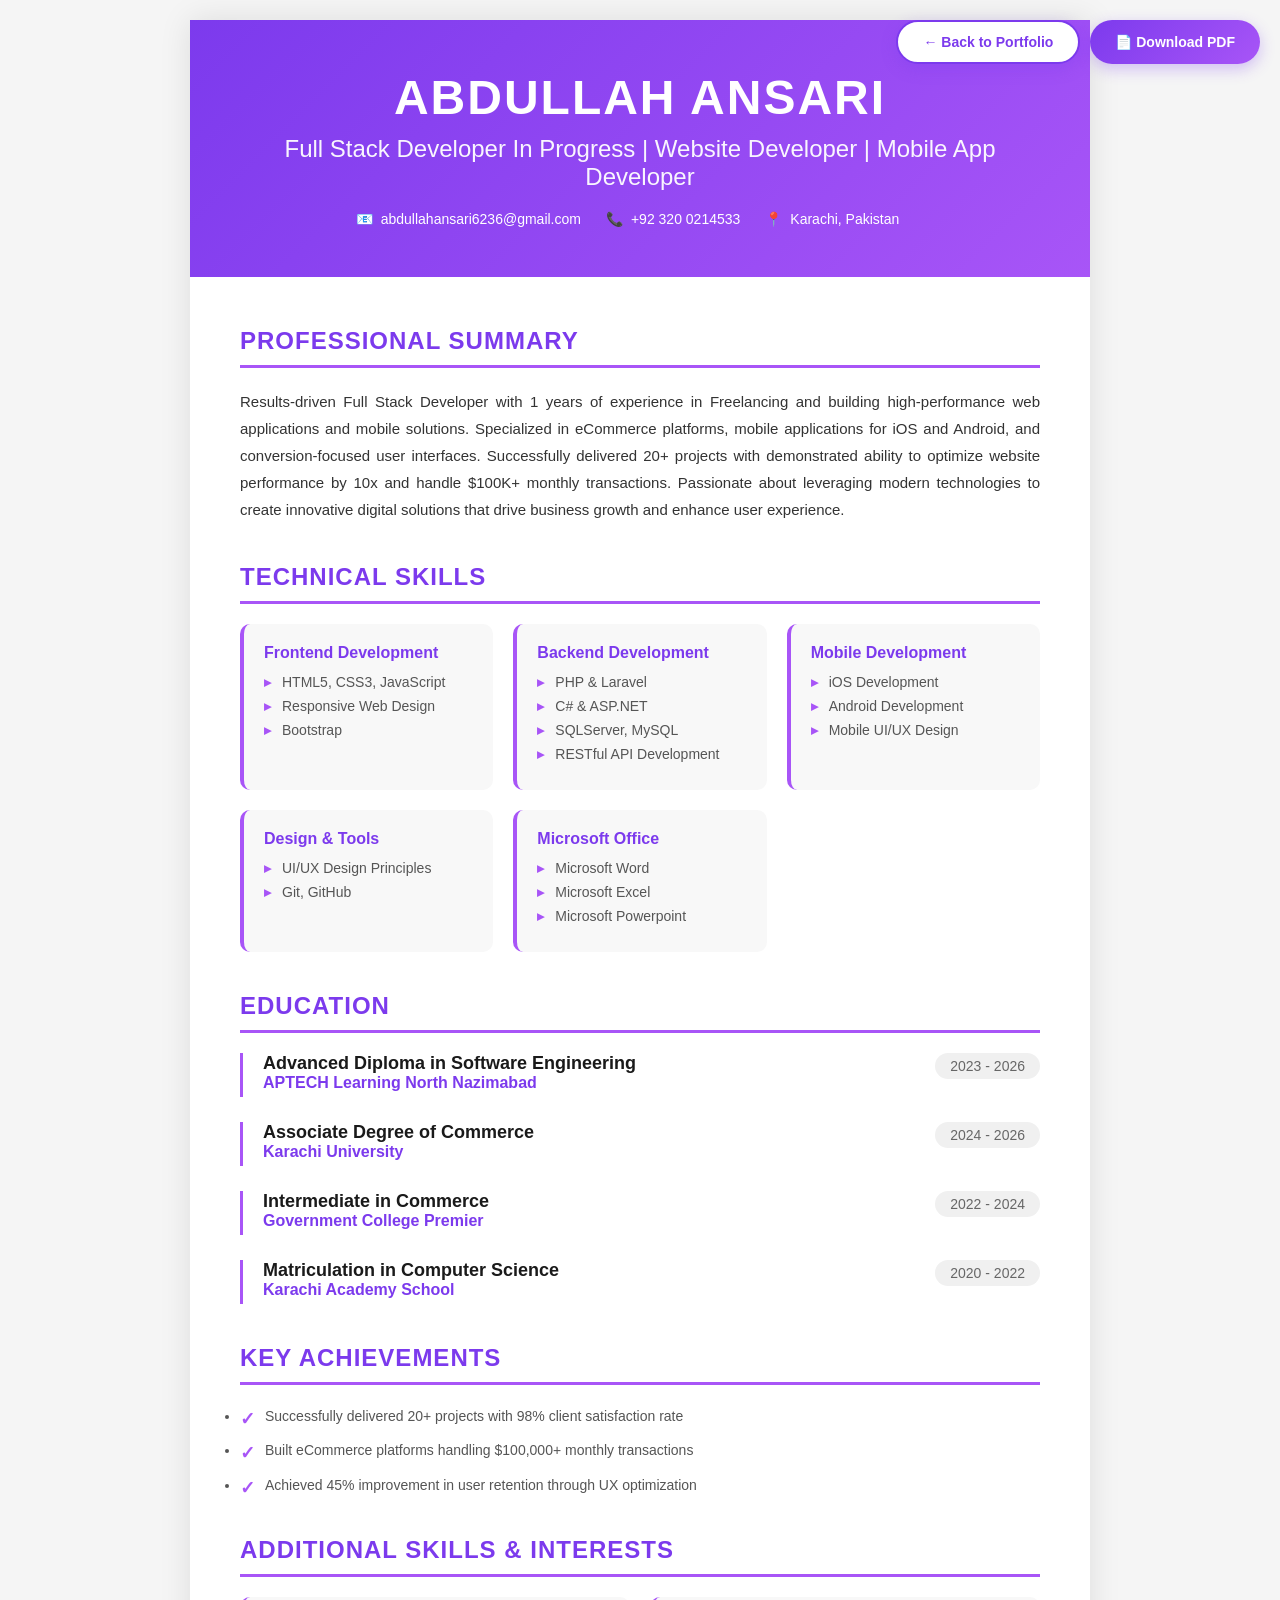
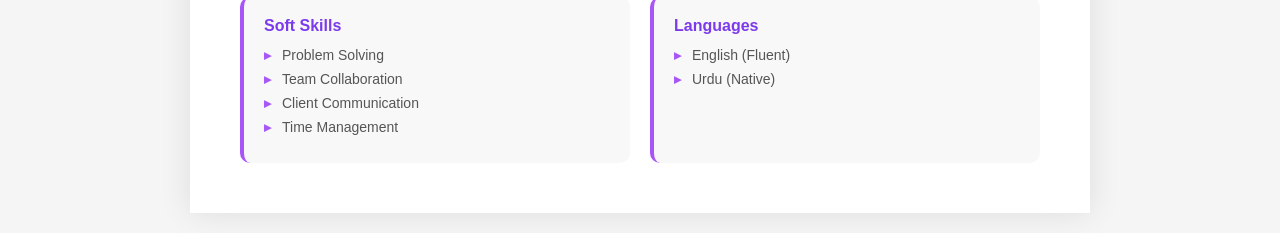
==== cv.html @ e296fba0 "Add files via upload" ====
<!DOCTYPE html>
<html lang="en">
<head>
    <meta charset="UTF-8">
    <meta name="viewport" content="width=device-width, initial-scale=1.0">
    <title>CV - Abdullah Ansari</title>
    <link rel="icon" type="img/jpg" href="assets/img/AbdullahAnsari.jpg">
    <style>
        * {
            margin: 0;
            padding: 0;
            box-sizing: border-box;
        }

        body {
            font-family: 'Segoe UI', Tahoma, Geneva, Verdana, sans-serif;
            background: #f5f5f5;
            padding: 20px;
        }

        .cv-container {
            max-width: 900px;
            margin: 0 auto;
            background: white;
            box-shadow: 0 0 30px rgba(0,0,0,0.1);
        }

        .cv-header {
            background: linear-gradient(135deg, #7C3AED, #A855F7);
            color: white;
            padding: 50px;
            text-align: center;
        }

        .cv-name {
            font-size: 48px;
            font-weight: 900;
            margin-bottom: 10px;
            letter-spacing: 2px;
        }

        .cv-title {
            font-size: 24px;
            font-weight: 300;
            margin-bottom: 20px;
            opacity: 0.95;
        }

        .cv-contact {
            display: flex;
            justify-content: center;
            gap: 25px;
            flex-wrap: wrap;
            font-size: 14px;
        }

        .cv-contact-item {
            display: flex;
            align-items: center;
            gap: 8px;
        }

        .cv-body {
            padding: 50px;
        }

        .cv-section {
            margin-bottom: 40px;
        }

        .cv-section:last-child {
            margin-bottom: 0;
        }

        .cv-section-title {
            font-size: 24px;
            font-weight: 700;
            color: #7C3AED;
            margin-bottom: 20px;
            padding-bottom: 10px;
            border-bottom: 3px solid #A855F7;
            text-transform: uppercase;
            letter-spacing: 1px;
        }

        .cv-summary {
            font-size: 15px;
            line-height: 1.8;
            color: #333;
            text-align: justify;
        }

        .cv-experience-item,
        .cv-education-item {
            margin-bottom: 25px;
            padding-left: 20px;
            border-left: 3px solid #A855F7;
        }

        .cv-item-header {
            display: flex;
            justify-content: space-between;
            align-items: start;
            margin-bottom: 10px;
            flex-wrap: wrap;
            gap: 10px;
        }

        .cv-item-title {
            font-size: 18px;
            font-weight: 700;
            color: #1a1a1a;
        }

        .cv-item-company {
            font-size: 16px;
            color: #7C3AED;
            font-weight: 600;
            margin-bottom: 5px;
        }

        .cv-item-date {
            font-size: 14px;
            color: #666;
            background: #f0f0f0;
            padding: 5px 15px;
            border-radius: 20px;
            white-space: nowrap;
        }

        .cv-item-description {
            font-size: 14px;
            line-height: 1.7;
            color: #555;
            margin-top: 10px;
        }

        .cv-item-description ul {
            margin-top: 10px;
            padding-left: 20px;
        }

        .cv-item-description li {
            margin-bottom: 8px;
        }

        .cv-skills-grid {
            display: grid;
            grid-template-columns: repeat(auto-fit, minmax(250px, 1fr));
            gap: 20px;
        }

        .cv-skill-category {
            background: #f8f8f8;
            padding: 20px;
            border-radius: 10px;
            border-left: 4px solid #A855F7;
        }

        .cv-skill-category h4 {
            font-size: 16px;
            color: #7C3AED;
            margin-bottom: 12px;
            font-weight: 700;
        }

        .cv-skill-category ul {
            list-style: none;
        }

        .cv-skill-category li {
            font-size: 14px;
            color: #555;
            margin-bottom: 8px;
            padding-left: 18px;
            position: relative;
        }

        .cv-skill-category li::before {
            content: "▸";
            position: absolute;
            left: 0;
            color: #A855F7;
            font-weight: bold;
        }

        .cv-projects {
            display: grid;
            gap: 20px;
        }

        .cv-project-item {
            background: #f8f8f8;
            padding: 20px;
            border-radius: 10px;
            border-left: 4px solid #A855F7;
        }

        .cv-project-title {
            font-size: 18px;
            font-weight: 700;
            color: #1a1a1a;
            margin-bottom: 10px;
        }

        .cv-project-description {
            font-size: 14px;
            line-height: 1.7;
            color: #555;
            margin-bottom: 12px;
        }

        .cv-project-tech {
            display: flex;
            gap: 10px;
            flex-wrap: wrap;
        }

        .cv-tech-tag {
            background: #7C3AED;
            color: white;
            padding: 5px 15px;
            border-radius: 15px;
            font-size: 12px;
            font-weight: 600;
        }

        .cv-certifications li,
        .cv-achievements li {
            font-size: 14px;
            color: #555;
            margin-bottom: 12px;
            padding-left: 25px;
            position: relative;
            line-height: 1.6;
        }

        .cv-certifications li::before,
        .cv-achievements li::before {
            content: "✓";
            position: absolute;
            left: 0;
            color: #A855F7;
            font-weight: bold;
            font-size: 18px;
        }

        .download-buttons {
            position: fixed;
            top: 20px;
            right: 20px;
            display: flex;
            gap: 10px;
            z-index: 1000;
        }

        .btn-download {
            background: linear-gradient(135deg, #7C3AED, #A855F7);
            color: white;
            padding: 12px 25px;
            border: none;
            border-radius: 25px;
            font-size: 14px;
            font-weight: 600;
            cursor: pointer;
            box-shadow: 0 5px 15px rgba(124, 58, 237, 0.3);
            transition: 0.3s;
            text-decoration: none;
            display: inline-block;
        }

        .btn-download:hover {
            transform: translateY(-3px);
            box-shadow: 0 8px 25px rgba(124, 58, 237, 0.4);
        }

        .btn-back {
            background: white;
            color: #7C3AED;
            border: 2px solid #7C3AED;
        }

        .btn-back:hover {
            background: #7C3AED;
            color: white;
        }

        @media print {
            body {
                background: white;
                padding: 0;
            }
            .cv-container {
                box-shadow: none;
                max-width: 100%;
            }
            .download-buttons {
                display: none;
            }
            .cv-header {
                padding: 30px;
            }
            .cv-body {
                padding: 30px;
            }
            .cv-section {
                page-break-inside: avoid;
            }
        }

        @media (max-width: 768px) {
            body {
                padding: 10px;
            }
            .cv-header {
                padding: 30px 20px;
            }
            .cv-name {
                font-size: 32px;
            }
            .cv-title {
                font-size: 18px;
            }
            .cv-body {
                padding: 30px 20px;
            }
            .cv-contact {
                flex-direction: column;
                align-items: center;
                gap: 10px;
            }
            .download-buttons {
                position: static;
                justify-content: center;
                margin-bottom: 20px;
            }
        }
    </style>
</head>
<body>
    <div class="download-buttons">
        <a href="index.html" class="btn-download btn-back">← Back to Portfolio</a>
        <button onclick="window.print()" class="btn-download">📄 Download PDF</button>
    </div>

    <div class="cv-container" id="cv-content">
        <!-- HEADER -->
        <div class="cv-header">
            <h1 class="cv-name">ABDULLAH ANSARI</h1>
            <p class="cv-title">Full Stack Developer In Progress | Website Developer | Mobile App Developer</p>
            <div class="cv-contact">
                <div class="cv-contact-item">
                    <span>📧</span>
                    <span>abdullahansari6236@gmail.com</span>
                </div>
                <div class="cv-contact-item">
                    <span>📞</span>
                    <span>+92 320 0214533</span>
                </div>
                <div class="cv-contact-item">
                    <span>📍</span>
                    <span>Karachi, Pakistan</span>
                </div>
                <div class="cv-contact-item">
                   
                </div>
            </div>
        </div>

        <div class="cv-body">
            <!-- PROFESSIONAL SUMMARY -->
            <div class="cv-section">
                <h2 class="cv-section-title">Professional Summary</h2>
                <p class="cv-summary">
                    Results-driven Full Stack Developer with 1 years of experience in Freelancing and building high-performance web applications and mobile solutions. Specialized in eCommerce platforms, mobile applications for iOS and Android, and conversion-focused user interfaces. Successfully delivered 20+ projects with demonstrated ability to optimize website performance by 10x and handle $100K+ monthly transactions. Passionate about leveraging modern technologies to create innovative digital solutions that drive business growth and enhance user experience.
                </p>
            </div>

            <!-- TECHNICAL SKILLS -->
            <div class="cv-section">
                <h2 class="cv-section-title">Technical Skills</h2>
                <div class="cv-skills-grid">
                    <div class="cv-skill-category">
                        <h4>Frontend Development</h4>
                        <ul>
                            <li>HTML5, CSS3, JavaScript</li>
                            <li>Responsive Web Design</li>
                            <li>Bootstrap</li>
                        </ul>
                    </div>
                    <div class="cv-skill-category">
                        <h4>Backend Development</h4>
                        <ul>
                            <li>PHP & Laravel</li>
                            <li>C# & ASP.NET</li>
                            <li>SQLServer, MySQL</li>
                            <li>RESTful API Development</li>
                        </ul>
                    </div>
                    <div class="cv-skill-category">
                        <h4>Mobile Development</h4>
                        <ul>
                            <li>iOS Development</li>
                            <li>Android Development</li>
                            <li>Mobile UI/UX Design</li>
                        </ul>
                    </div>
                    <div class="cv-skill-category">
                        <h4>Design & Tools</h4>
                        <ul>
                            <li>UI/UX Design Principles</li>
                            <li>Git, GitHub</li>
                        </ul>
                    </div>
                     <div class="cv-skill-category">
                        <h4>Microsoft Office</h4>
                        <ul>
                            <li>Microsoft Word</li>
                            <li>Microsoft Excel</li>
                            <li>Microsoft Powerpoint</li>
                        </ul>
                    </div>
                </div>
            </div>

            <!-- PROFESSIONAL EXPERIENCE -->
            
            <!-- EDUCATION -->
            <div class="cv-section">
                <h2 class="cv-section-title">Education</h2>
                
                <div class="cv-education-item">
                    <div class="cv-item-header">
                        <div>
                            <div class="cv-item-title">Advanced Diploma in Software Engineering</div>
                            <div class="cv-item-company">APTECH Learning North Nazimabad</div>
                        </div>
                        <div class="cv-item-date">2023 - 2026</div>
                    </div>
                </div>

                <div class="cv-education-item">
                    <div class="cv-item-header">
                        <div>
                            <div class="cv-item-title">Associate Degree of Commerce</div>
                            <div class="cv-item-company">Karachi University</div>
                        </div>
                        <div class="cv-item-date">2024 - 2026</div>
                    </div>
                </div>

                <div class="cv-education-item">
                    <div class="cv-item-header">
                        <div>
                            <div class="cv-item-title">Intermediate in Commerce</div>
                            <div class="cv-item-company">Government College Premier</div>
                        </div>
                        <div class="cv-item-date">2022 - 2024</div>
                    </div>
                </div>

                <div class="cv-education-item">
                    <div class="cv-item-header">
                        <div>
                            <div class="cv-item-title">Matriculation in Computer Science</div>
                            <div class="cv-item-company">Karachi Academy School</div>
                        </div>
                        <div class="cv-item-date">2020 - 2022</div>
                    </div>
                </div>
            </div>

            <!-- ACHIEVEMENTS -->
            <div class="cv-section">
                <h2 class="cv-section-title">Key Achievements</h2>
                <ul class="cv-achievements">
                    <li>Successfully delivered 20+ projects with 98% client satisfaction rate</li>
                    <li>Built eCommerce platforms handling $100,000+ monthly transactions</li>
                    <li>Achieved 45% improvement in user retention through UX optimization</li>
                </ul>
            </div>

            <!-- ADDITIONAL SKILLS -->
            <div class="cv-section">
                <h2 class="cv-section-title">Additional Skills & Interests</h2>
                <div class="cv-skills-grid">
                    <div class="cv-skill-category">
                        <h4>Soft Skills</h4>
                        <ul>
                            <li>Problem Solving</li>
                            <li>Team Collaboration</li>
                            <li>Client Communication</li>
                            <li>Time Management</li>
                        </ul>
                    </div>
                    <div class="cv-skill-category">
                        <h4>Languages</h4>
                        <ul>
                            <li>English (Fluent)</li>
                            <li>Urdu (Native)</li>
                        </ul>
                    </div>
                </div>
            </div>
        </div>
    </div>
</body>
</html>
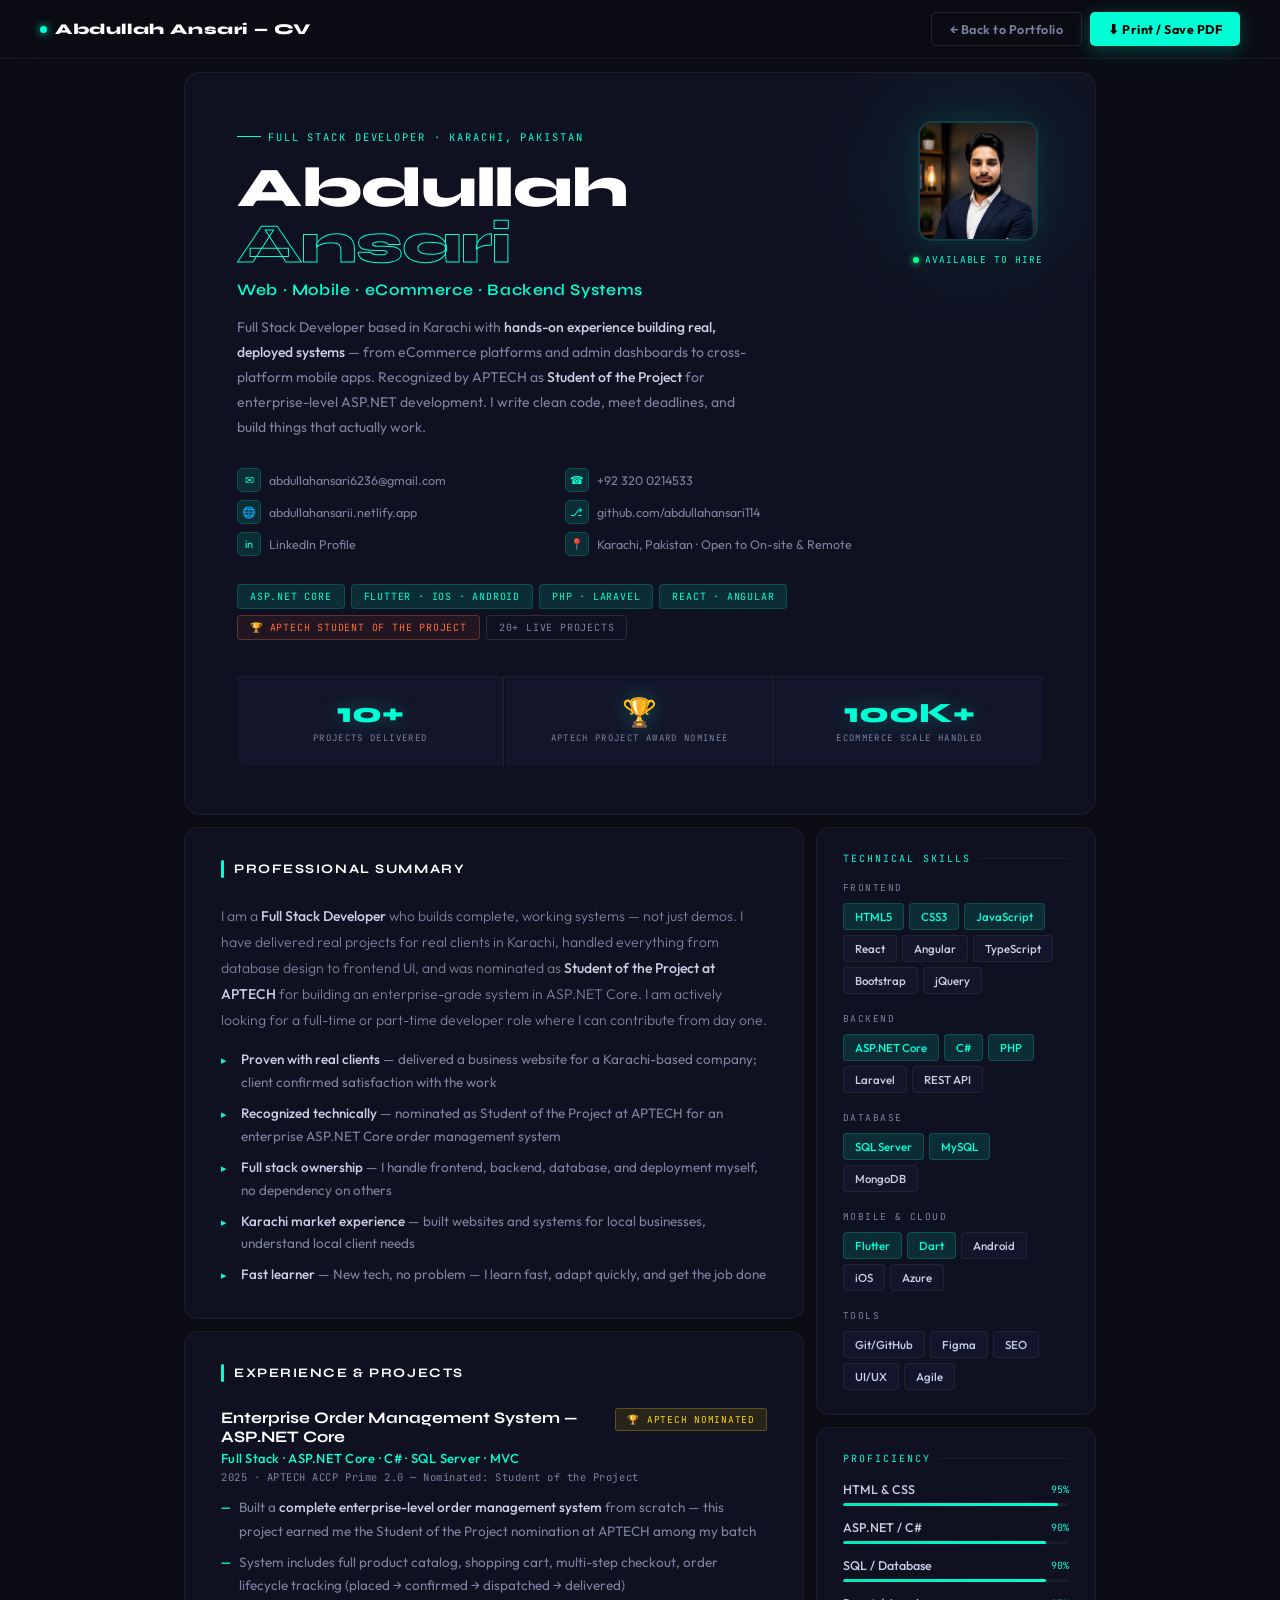
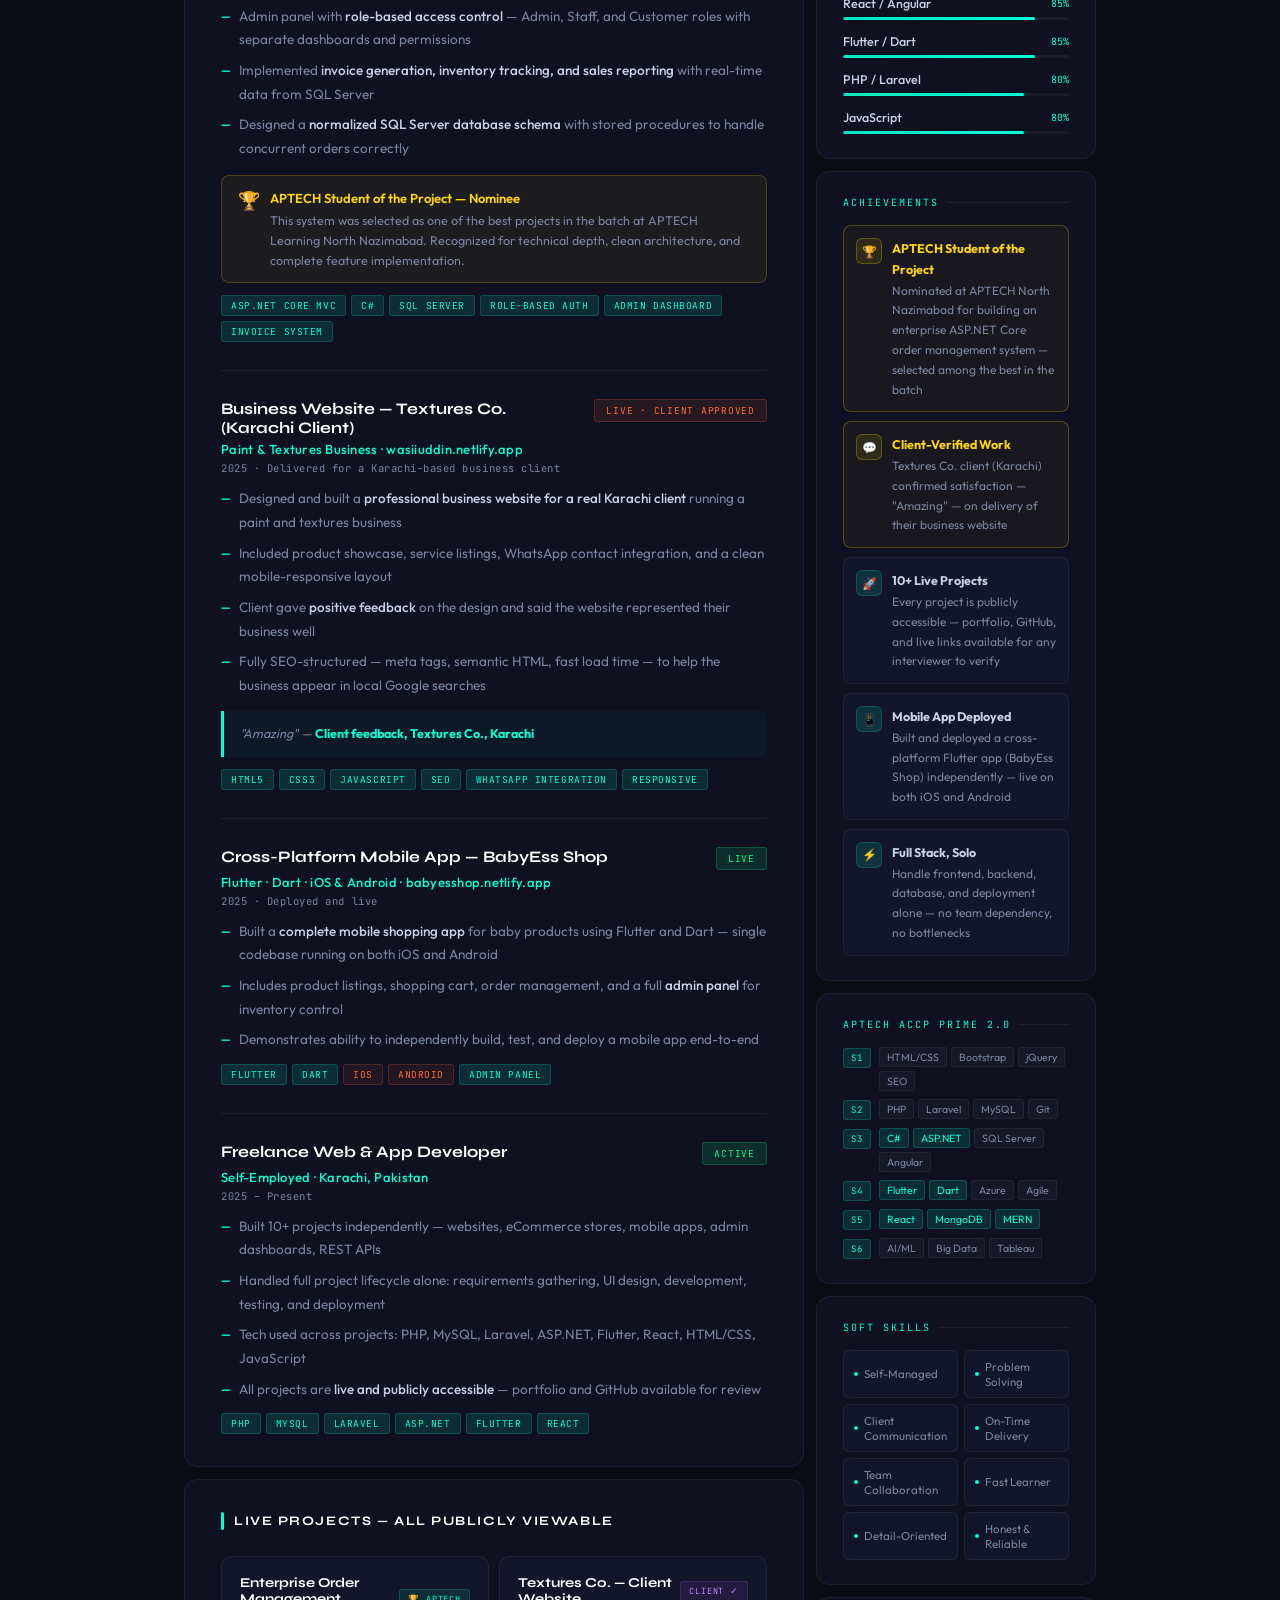
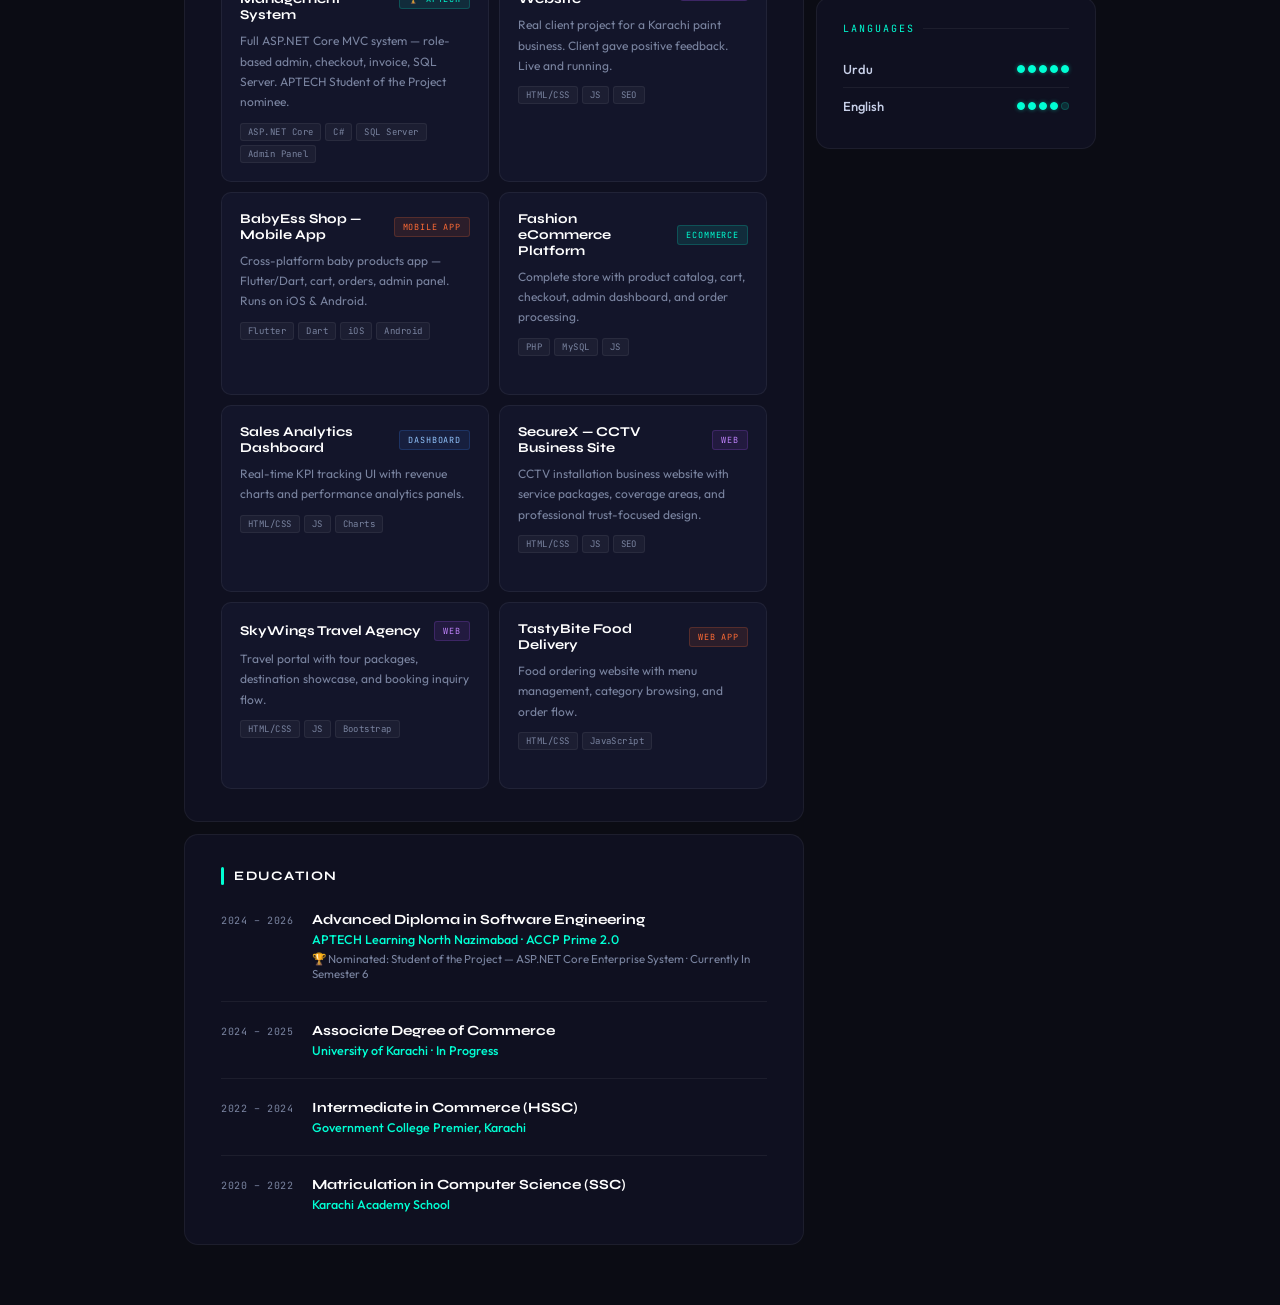
==== commit f4e028b7: "Update cv.html" ====
--- a/cv.html
+++ b/cv.html
@@ -1,508 +1,632 @@
 <!DOCTYPE html>
 <html lang="en">
 <head>
-    <meta charset="UTF-8">
-    <meta name="viewport" content="width=device-width, initial-scale=1.0">
-    <title>CV - Abdullah Ansari</title>
-    <link rel="icon" type="img/jpg" href="assets/img/AbdullahAnsari.jpg">
-    <style>
-        * {
-            margin: 0;
-            padding: 0;
-            box-sizing: border-box;
-        }
-
-        body {
-            font-family: 'Segoe UI', Tahoma, Geneva, Verdana, sans-serif;
-            background: #f5f5f5;
-            padding: 20px;
-        }
-
-        .cv-container {
-            max-width: 900px;
-            margin: 0 auto;
-            background: white;
-            box-shadow: 0 0 30px rgba(0,0,0,0.1);
-        }
-
-        .cv-header {
-            background: linear-gradient(135deg, #7C3AED, #A855F7);
-            color: white;
-            padding: 50px;
-            text-align: center;
-        }
-
-        .cv-name {
-            font-size: 48px;
-            font-weight: 900;
-            margin-bottom: 10px;
-            letter-spacing: 2px;
-        }
-
-        .cv-title {
-            font-size: 24px;
-            font-weight: 300;
-            margin-bottom: 20px;
-            opacity: 0.95;
-        }
-
-        .cv-contact {
-            display: flex;
-            justify-content: center;
-            gap: 25px;
-            flex-wrap: wrap;
-            font-size: 14px;
-        }
-
-        .cv-contact-item {
-            display: flex;
-            align-items: center;
-            gap: 8px;
-        }
-
-        .cv-body {
-            padding: 50px;
-        }
-
-        .cv-section {
-            margin-bottom: 40px;
-        }
-
-        .cv-section:last-child {
-            margin-bottom: 0;
-        }
-
-        .cv-section-title {
-            font-size: 24px;
-            font-weight: 700;
-            color: #7C3AED;
-            margin-bottom: 20px;
-            padding-bottom: 10px;
-            border-bottom: 3px solid #A855F7;
-            text-transform: uppercase;
-            letter-spacing: 1px;
-        }
-
-        .cv-summary {
-            font-size: 15px;
-            line-height: 1.8;
-            color: #333;
-            text-align: justify;
-        }
-
-        .cv-experience-item,
-        .cv-education-item {
-            margin-bottom: 25px;
-            padding-left: 20px;
-            border-left: 3px solid #A855F7;
-        }
-
-        .cv-item-header {
-            display: flex;
-            justify-content: space-between;
-            align-items: start;
-            margin-bottom: 10px;
-            flex-wrap: wrap;
-            gap: 10px;
-        }
-
-        .cv-item-title {
-            font-size: 18px;
-            font-weight: 700;
-            color: #1a1a1a;
-        }
-
-        .cv-item-company {
-            font-size: 16px;
-            color: #7C3AED;
-            font-weight: 600;
-            margin-bottom: 5px;
-        }
-
-        .cv-item-date {
-            font-size: 14px;
-            color: #666;
-            background: #f0f0f0;
-            padding: 5px 15px;
-            border-radius: 20px;
-            white-space: nowrap;
-        }
-
-        .cv-item-description {
-            font-size: 14px;
-            line-height: 1.7;
-            color: #555;
-            margin-top: 10px;
-        }
-
-        .cv-item-description ul {
-            margin-top: 10px;
-            padding-left: 20px;
-        }
-
-        .cv-item-description li {
-            margin-bottom: 8px;
-        }
-
-        .cv-skills-grid {
-            display: grid;
-            grid-template-columns: repeat(auto-fit, minmax(250px, 1fr));
-            gap: 20px;
-        }
-
-        .cv-skill-category {
-            background: #f8f8f8;
-            padding: 20px;
-            border-radius: 10px;
-            border-left: 4px solid #A855F7;
-        }
-
-        .cv-skill-category h4 {
-            font-size: 16px;
-            color: #7C3AED;
-            margin-bottom: 12px;
-            font-weight: 700;
-        }
-
-        .cv-skill-category ul {
-            list-style: none;
-        }
-
-        .cv-skill-category li {
-            font-size: 14px;
-            color: #555;
-            margin-bottom: 8px;
-            padding-left: 18px;
-            position: relative;
-        }
-
-        .cv-skill-category li::before {
-            content: "▸";
-            position: absolute;
-            left: 0;
-            color: #A855F7;
-            font-weight: bold;
-        }
-
-        .cv-projects {
-            display: grid;
-            gap: 20px;
-        }
-
-        .cv-project-item {
-            background: #f8f8f8;
-            padding: 20px;
-            border-radius: 10px;
-            border-left: 4px solid #A855F7;
-        }
-
-        .cv-project-title {
-            font-size: 18px;
-            font-weight: 700;
-            color: #1a1a1a;
-            margin-bottom: 10px;
-        }
-
-        .cv-project-description {
-            font-size: 14px;
-            line-height: 1.7;
-            color: #555;
-            margin-bottom: 12px;
-        }
-
-        .cv-project-tech {
-            display: flex;
-            gap: 10px;
-            flex-wrap: wrap;
-        }
-
-        .cv-tech-tag {
-            background: #7C3AED;
-            color: white;
-            padding: 5px 15px;
-            border-radius: 15px;
-            font-size: 12px;
-            font-weight: 600;
-        }
-
-        .cv-certifications li,
-        .cv-achievements li {
-            font-size: 14px;
-            color: #555;
-            margin-bottom: 12px;
-            padding-left: 25px;
-            position: relative;
-            line-height: 1.6;
-        }
-
-        .cv-certifications li::before,
-        .cv-achievements li::before {
-            content: "✓";
-            position: absolute;
-            left: 0;
-            color: #A855F7;
-            font-weight: bold;
-            font-size: 18px;
-        }
-
-        .download-buttons {
-            position: fixed;
-            top: 20px;
-            right: 20px;
-            display: flex;
-            gap: 10px;
-            z-index: 1000;
-        }
-
-        .btn-download {
-            background: linear-gradient(135deg, #7C3AED, #A855F7);
-            color: white;
-            padding: 12px 25px;
-            border: none;
-            border-radius: 25px;
-            font-size: 14px;
-            font-weight: 600;
-            cursor: pointer;
-            box-shadow: 0 5px 15px rgba(124, 58, 237, 0.3);
-            transition: 0.3s;
-            text-decoration: none;
-            display: inline-block;
-        }
-
-        .btn-download:hover {
-            transform: translateY(-3px);
-            box-shadow: 0 8px 25px rgba(124, 58, 237, 0.4);
-        }
-
-        .btn-back {
-            background: white;
-            color: #7C3AED;
-            border: 2px solid #7C3AED;
-        }
-
-        .btn-back:hover {
-            background: #7C3AED;
-            color: white;
-        }
-
-        @media print {
-            body {
-                background: white;
-                padding: 0;
-            }
-            .cv-container {
-                box-shadow: none;
-                max-width: 100%;
-            }
-            .download-buttons {
-                display: none;
-            }
-            .cv-header {
-                padding: 30px;
-            }
-            .cv-body {
-                padding: 30px;
-            }
-            .cv-section {
-                page-break-inside: avoid;
-            }
-        }
-
-        @media (max-width: 768px) {
-            body {
-                padding: 10px;
-            }
-            .cv-header {
-                padding: 30px 20px;
-            }
-            .cv-name {
-                font-size: 32px;
-            }
-            .cv-title {
-                font-size: 18px;
-            }
-            .cv-body {
-                padding: 30px 20px;
-            }
-            .cv-contact {
-                flex-direction: column;
-                align-items: center;
-                gap: 10px;
-            }
-            .download-buttons {
-                position: static;
-                justify-content: center;
-                margin-bottom: 20px;
-            }
-        }
-    </style>
+<meta charset="UTF-8">
+<meta name="viewport" content="width=device-width, initial-scale=1.0">
+<title>Abdullah Ansari — Full Stack Developer CV</title>
+<link rel="preconnect" href="https://fonts.googleapis.com">
+<link href="https://fonts.googleapis.com/css2?family=Syne:wght@400;600;700;800&family=Outfit:wght@300;400;500;600;700&family=JetBrains+Mono:wght@400;500&display=swap" rel="stylesheet">
+<style>
+:root{
+  --bg:#0B0C14;
+  --bg2:#0F1020;
+  --bg3:#13152A;
+  --bg4:#181A30;
+  --cyan:#00FFD4;
+  --cyan2:#00E8BF;
+  --cyan-dim:rgba(0,255,212,0.12);
+  --cyan-line:rgba(0,255,212,0.18);
+  --orange:#FF6B35;
+  --white:#FFFFFF;
+  --text:#C8D0E8;
+  --text-dim:#7A84A0;
+  --line:rgba(255,255,255,0.06);
+}
+*,*::before,*::after{margin:0;padding:0;box-sizing:border-box;}
+html{scroll-behavior:smooth;}
+body{
+  font-family:'Outfit',sans-serif;
+  background:var(--bg);
+  color:var(--text);
+  -webkit-print-color-adjust:exact;
+  print-color-adjust:exact;
+}
+.toolbar{
+  position:fixed;top:0;left:0;right:0;z-index:9999;
+  display:flex;align-items:center;justify-content:space-between;
+  padding:12px 40px;
+  background:rgba(11,12,20,0.95);
+  backdrop-filter:blur(20px);
+  border-bottom:1px solid var(--line);
+}
+.tb-logo{
+  font-family:'Syne',sans-serif;font-weight:800;font-size:15px;
+  color:var(--white);letter-spacing:0.04em;
+  display:flex;align-items:center;gap:8px;
+}
+.tb-dot{width:7px;height:7px;border-radius:50%;background:var(--cyan);box-shadow:0 0 8px var(--cyan);animation:dp 2s ease-in-out infinite;}
+@keyframes dp{0%,100%{opacity:1;}50%{opacity:0.3;}}
+.tb-right{display:flex;gap:8px;}
+.btn{display:inline-flex;align-items:center;gap:6px;padding:8px 18px;border-radius:5px;font-family:'Outfit',sans-serif;font-size:12.5px;font-weight:600;letter-spacing:0.04em;cursor:pointer;transition:all 0.22s;text-decoration:none;border:none;}
+.btn-ghost{background:transparent;color:var(--text-dim);border:1px solid rgba(255,255,255,0.1);}
+.btn-ghost:hover{color:var(--white);border-color:rgba(255,255,255,0.25);background:rgba(255,255,255,0.04);}
+.btn-cyan{background:var(--cyan);color:#000;font-weight:700;box-shadow:0 4px 18px rgba(0,255,212,0.25);}
+.btn-cyan:hover{background:var(--cyan2);transform:translateY(-1px);}
+.page{max-width:960px;margin:0 auto;padding:72px 24px 60px;}
+.hero{position:relative;background:var(--bg2);border:1px solid var(--line);border-radius:16px;padding:48px 52px;margin-bottom:12px;overflow:hidden;}
+.hero::before{content:'';position:absolute;top:-100px;right:-80px;width:400px;height:400px;border-radius:50%;background:radial-gradient(circle,rgba(0,255,212,0.07) 0%,transparent 60%);pointer-events:none;}
+.hero-inner{display:grid;grid-template-columns:1fr auto;gap:40px;align-items:flex-start;position:relative;z-index:1;}
+.hero-tag{display:inline-flex;align-items:center;gap:7px;font-family:'JetBrains Mono',monospace;font-size:10.5px;letter-spacing:0.18em;text-transform:uppercase;color:var(--cyan);margin-bottom:16px;}
+.hero-tag-line{width:24px;height:1px;background:var(--cyan);}
+.hero-name{font-family:'Syne',sans-serif;font-weight:800;font-size:clamp(36px,5vw,56px);color:var(--white);line-height:1.0;letter-spacing:-0.02em;margin-bottom:8px;}
+.hero-name em{font-style:normal;color:transparent;-webkit-text-stroke:1px var(--cyan);}
+.hero-role{font-family:'Syne',sans-serif;font-weight:600;font-size:clamp(13px,1.6vw,16px);color:var(--cyan);letter-spacing:0.04em;margin-bottom:16px;}
+.hero-bio{font-size:14px;line-height:1.8;color:var(--text-dim);max-width:520px;margin-bottom:28px;}
+.hero-bio strong{color:var(--text);font-weight:500;}
+.contact-grid{display:grid;grid-template-columns:1fr 1fr;gap:8px 20px;margin-bottom:28px;}
+.citem{display:flex;align-items:center;gap:8px;font-size:12.5px;color:var(--text-dim);}
+.citem a{color:var(--text-dim);text-decoration:none;transition:color 0.2s;}
+.citem a:hover{color:var(--cyan);}
+.cicon{width:24px;height:24px;border-radius:5px;background:var(--cyan-dim);border:1px solid var(--cyan-line);display:flex;align-items:center;justify-content:center;flex-shrink:0;font-size:11px;color:var(--cyan);}
+.badges{display:flex;flex-wrap:wrap;gap:6px;}
+.badge{font-family:'JetBrains Mono',monospace;font-size:10px;letter-spacing:0.08em;text-transform:uppercase;padding:5px 12px;border-radius:4px;border:1px solid var(--cyan-line);color:var(--cyan);background:var(--cyan-dim);}
+.badge.or{border-color:rgba(255,107,53,0.3);color:var(--orange);background:rgba(255,107,53,0.08);}
+.badge.wh{border-color:rgba(255,255,255,0.12);color:var(--text-dim);background:transparent;}
+.hero-photo{flex-shrink:0;display:flex;flex-direction:column;align-items:center;gap:12px;}
+.photo-frame{width:120px;height:120px;border-radius:14px;border:2px solid var(--cyan-line);background:var(--bg3);overflow:hidden;box-shadow:0 0 30px rgba(0,255,212,0.1);}
+.photo-frame img{width:100%;height:100%;object-fit:cover;display:block;}
+.photo-ph{width:100%;height:100%;display:flex;flex-direction:column;align-items:center;justify-content:center;gap:6px;background:linear-gradient(135deg,var(--bg3),rgba(0,255,212,0.05));}
+.photo-ph-init{font-family:'Syne',sans-serif;font-weight:800;font-size:32px;color:var(--cyan);opacity:0.5;}
+.photo-status{display:flex;align-items:center;gap:6px;font-family:'JetBrains Mono',monospace;font-size:9.5px;letter-spacing:0.1em;color:var(--cyan);text-transform:uppercase;}
+.sdot{width:6px;height:6px;border-radius:50%;background:#00FF88;box-shadow:0 0 6px #00FF88;animation:dp 1.8s ease-in-out infinite;}
+.stats-row{display:grid;grid-template-columns:repeat(3,1fr);gap:2px;border-top:1px solid var(--line);margin-top:36px;position:relative;z-index:1;}
+.stat-box{padding:22px 20px;text-align:center;border-right:1px solid var(--line);background:var(--bg3);}
+.stat-box:first-child{border-radius:0 0 0 12px;}
+.stat-box:last-child{border-right:none;border-radius:0 0 12px 0;}
+.stat-n{font-family:'Syne',sans-serif;font-weight:800;font-size:28px;color:var(--cyan);line-height:1;margin-bottom:5px;text-shadow:0 0 20px rgba(0,255,212,0.3);}
+.stat-l{font-family:'JetBrains Mono',monospace;font-size:9px;letter-spacing:0.15em;text-transform:uppercase;color:var(--text-dim);}
+.layout{display:grid;grid-template-columns:1fr 280px;gap:12px;align-items:start;}
+.card{background:var(--bg2);border:1px solid var(--line);border-radius:14px;padding:32px 36px;margin-bottom:12px;}
+.card:last-child{margin-bottom:0;}
+.card-sm{background:var(--bg2);border:1px solid var(--line);border-radius:14px;padding:24px 26px;margin-bottom:12px;}
+.card-sm:last-child{margin-bottom:0;}
+.sec-title{display:flex;align-items:center;gap:10px;font-family:'Syne',sans-serif;font-weight:700;font-size:13px;letter-spacing:0.12em;text-transform:uppercase;color:var(--white);margin-bottom:26px;}
+.sec-title::before{content:'';width:3px;height:18px;background:var(--cyan);border-radius:2px;flex-shrink:0;}
+.sec-title-sm{font-family:'JetBrains Mono',monospace;font-size:10px;letter-spacing:0.2em;text-transform:uppercase;color:var(--cyan);margin-bottom:16px;display:flex;align-items:center;gap:8px;}
+.sec-title-sm::after{content:'';flex:1;height:1px;background:var(--line);}
+.summary p{font-size:14px;line-height:1.85;color:var(--text-dim);font-weight:300;}
+.summary p strong{color:var(--text);font-weight:500;}
+.sum-bullets{list-style:none;margin-top:14px;display:flex;flex-direction:column;gap:8px;}
+.sum-bullets li{font-size:13.5px;line-height:1.7;color:var(--text-dim);padding-left:20px;position:relative;}
+.sum-bullets li::before{content:'▸';position:absolute;left:0;color:var(--cyan);font-size:11px;top:3px;}
+.sum-bullets li strong{color:var(--text);font-weight:500;}
+.work-item{padding-bottom:28px;margin-bottom:28px;border-bottom:1px solid var(--line);}
+.work-item:last-child{border-bottom:none;padding-bottom:0;margin-bottom:0;}
+.work-head{display:flex;align-items:flex-start;justify-content:space-between;gap:12px;margin-bottom:4px;}
+.work-title{font-family:'Syne',sans-serif;font-weight:700;font-size:16px;color:var(--white);}
+.work-badge{font-family:'JetBrains Mono',monospace;font-size:9.5px;letter-spacing:0.08em;text-transform:uppercase;padding:4px 11px;border-radius:3px;flex-shrink:0;white-space:nowrap;}
+.wb-active{background:rgba(0,255,136,0.12);color:#00FF88;border:1px solid rgba(0,255,136,0.2);}
+.wb-done{background:rgba(255,255,255,0.04);color:var(--text-dim);border:1px solid var(--line);}
+.wb-client{background:rgba(255,107,53,0.1);color:var(--orange);border:1px solid rgba(255,107,53,0.2);}
+.wb-award{background:rgba(255,215,0,0.1);color:#FFD700;border:1px solid rgba(255,215,0,0.25);}
+.work-company{font-size:13px;font-weight:500;color:var(--cyan);margin-bottom:4px;letter-spacing:0.02em;}
+.work-date{font-family:'JetBrains Mono',monospace;font-size:10.5px;color:var(--text-dim);letter-spacing:0.05em;margin-bottom:12px;}
+.work-bullets{list-style:none;display:flex;flex-direction:column;gap:7px;}
+.work-bullets li{font-size:13.5px;line-height:1.75;color:var(--text-dim);padding-left:18px;position:relative;}
+.work-bullets li::before{content:'—';position:absolute;left:0;color:var(--cyan);font-size:11px;font-weight:700;top:2px;}
+.work-bullets li strong{color:var(--text);font-weight:500;}
+.work-tags{display:flex;flex-wrap:wrap;gap:5px;margin-top:12px;}
+.wtag{font-family:'JetBrains Mono',monospace;font-size:9.5px;letter-spacing:0.06em;text-transform:uppercase;padding:3px 9px;border-radius:3px;background:var(--cyan-dim);color:var(--cyan);border:1px solid var(--cyan-line);}
+.wtag.or{background:rgba(255,107,53,0.08);color:var(--orange);border-color:rgba(255,107,53,0.2);}
+/* Award highlight box */
+.award-box{
+  margin-top:14px;
+  display:flex;align-items:flex-start;gap:10px;
+  padding:12px 16px;
+  background:rgba(255,215,0,0.06);
+  border:1px solid rgba(255,215,0,0.2);
+  border-radius:8px;
+}
+.award-ic{font-size:18px;flex-shrink:0;margin-top:1px;}
+.award-txt{font-size:12.5px;line-height:1.6;color:var(--text-dim);}
+.award-txt strong{color:#FFD700;font-weight:600;display:block;font-size:13px;margin-bottom:2px;}
+/* Client quote box */
+.quote-box{
+  margin-top:14px;
+  padding:12px 16px;
+  background:rgba(0,255,212,0.04);
+  border-left:3px solid var(--cyan);
+  border-radius:0 8px 8px 0;
+}
+.quote-txt{font-size:12.5px;line-height:1.7;color:var(--text-dim);font-style:italic;}
+.quote-txt strong{color:var(--cyan);font-style:normal;}
+.proj-grid{display:grid;grid-template-columns:1fr 1fr;gap:10px;}
+.proj-card{background:var(--bg3);border:1px solid var(--line);border-radius:10px;padding:18px;transition:border-color 0.25s;}
+.proj-card:hover{border-color:var(--cyan-line);}
+.proj-head{display:flex;align-items:center;justify-content:space-between;margin-bottom:8px;gap:8px;}
+.proj-name{font-family:'Syne',sans-serif;font-weight:700;font-size:13.5px;color:var(--white);}
+.proj-cat{font-family:'JetBrains Mono',monospace;font-size:8.5px;letter-spacing:0.1em;text-transform:uppercase;padding:3px 8px;border-radius:3px;flex-shrink:0;}
+.pc-e{background:rgba(0,255,212,0.1);color:var(--cyan);border:1px solid var(--cyan-line);}
+.pc-m{background:rgba(255,107,53,0.1);color:var(--orange);border:1px solid rgba(255,107,53,0.2);}
+.pc-w{background:rgba(168,85,247,0.1);color:#C084FC;border:1px solid rgba(168,85,247,0.2);}
+.pc-d{background:rgba(59,130,246,0.1);color:#93C5FD;border:1px solid rgba(59,130,246,0.2);}
+.proj-desc{font-size:12px;line-height:1.7;color:var(--text-dim);margin-bottom:10px;}
+.proj-tech{display:flex;flex-wrap:wrap;gap:4px;}
+.pt{font-family:'JetBrains Mono',monospace;font-size:9px;color:var(--text-dim);background:rgba(255,255,255,0.04);border:1px solid var(--line);border-radius:3px;padding:2px 7px;letter-spacing:0.05em;}
+.proj-link{display:inline-flex;align-items:center;gap:4px;font-size:11px;font-weight:600;letter-spacing:0.05em;color:var(--cyan);text-decoration:none;margin-top:8px;transition:gap 0.2s;}
+.proj-link:hover{gap:8px;}
+.edu-item{display:flex;gap:16px;padding-bottom:20px;margin-bottom:20px;border-bottom:1px solid var(--line);}
+.edu-item:last-child{border-bottom:none;padding-bottom:0;margin-bottom:0;}
+.edu-yr{font-family:'JetBrains Mono',monospace;font-size:10px;letter-spacing:0.06em;color:var(--text-dim);flex-shrink:0;min-width:75px;padding-top:3px;}
+.edu-deg{font-family:'Syne',sans-serif;font-weight:700;font-size:14px;color:var(--white);margin-bottom:3px;}
+.edu-school{font-size:12.5px;color:var(--cyan);font-weight:500;}
+.edu-note{font-size:11.5px;color:var(--text-dim);margin-top:4px;}
+.skill-group{margin-bottom:18px;}
+.skill-group:last-child{margin-bottom:0;}
+.sg-label{font-family:'JetBrains Mono',monospace;font-size:9.5px;letter-spacing:0.15em;text-transform:uppercase;color:var(--text-dim);margin-bottom:9px;}
+.chips{display:flex;flex-wrap:wrap;gap:5px;}
+.chip{font-size:11.5px;font-weight:500;padding:5px 11px;border-radius:4px;background:var(--bg3);color:var(--text);border:1px solid var(--line);transition:all 0.2s;}
+.chip.hot{background:var(--cyan-dim);color:var(--cyan);border-color:var(--cyan-line);}
+.prof-item{margin-bottom:13px;}
+.prof-item:last-child{margin-bottom:0;}
+.prof-head{display:flex;justify-content:space-between;align-items:center;margin-bottom:6px;}
+.prof-nm{font-size:12.5px;color:var(--text);font-weight:500;}
+.prof-pct{font-family:'JetBrains Mono',monospace;font-size:10px;color:var(--cyan);}
+.prof-track{height:3px;background:rgba(255,255,255,0.05);border-radius:2px;overflow:hidden;}
+.prof-fill{height:100%;border-radius:2px;background:linear-gradient(90deg,var(--cyan2),var(--cyan));box-shadow:0 0 6px rgba(0,255,212,0.4);}
+.ach-list{display:flex;flex-direction:column;gap:9px;}
+.ach-card{display:flex;align-items:flex-start;gap:10px;padding:12px;background:var(--bg3);border:1px solid var(--line);border-radius:8px;}
+.ach-card.gold{border-color:rgba(255,215,0,0.25);background:rgba(255,215,0,0.04);}
+.ach-ic{width:26px;height:26px;border-radius:6px;background:var(--cyan-dim);border:1px solid var(--cyan-line);display:flex;align-items:center;justify-content:center;font-size:12px;flex-shrink:0;}
+.ach-ic.gold{background:rgba(255,215,0,0.1);border-color:rgba(255,215,0,0.25);}
+.ach-txt{font-size:12px;line-height:1.65;color:var(--text-dim);}
+.ach-txt strong{color:var(--text);display:block;font-size:12.5px;margin-bottom:1px;}
+.ach-txt strong.gold{color:#FFD700;}
+.lang-item{display:flex;align-items:center;justify-content:space-between;padding:10px 0;border-bottom:1px solid var(--line);}
+.lang-item:last-child{border-bottom:none;}
+.lang-nm{font-size:13px;font-weight:500;color:var(--text);}
+.lang-dots{display:flex;gap:3px;}
+.ldot{width:8px;height:8px;border-radius:50%;background:var(--cyan-dim);border:1px solid var(--cyan-line);}
+.ldot.fill{background:var(--cyan);border-color:var(--cyan);box-shadow:0 0 4px rgba(0,255,212,0.4);}
+.soft-grid{display:grid;grid-template-columns:1fr 1fr;gap:6px;}
+.soft-item{display:flex;align-items:center;gap:6px;font-size:11.5px;color:var(--text-dim);padding:8px 10px;background:var(--bg3);border:1px solid var(--line);border-radius:6px;}
+.soft-item::before{content:'';width:4px;height:4px;border-radius:50%;background:var(--cyan);flex-shrink:0;}
+.aptech-sems{display:flex;flex-direction:column;gap:8px;}
+.sem-row{display:flex;gap:8px;align-items:flex-start;}
+.sem-num{font-family:'JetBrains Mono',monospace;font-size:9px;letter-spacing:0.1em;color:var(--cyan);background:var(--cyan-dim);border:1px solid var(--cyan-line);padding:3px 7px;border-radius:3px;flex-shrink:0;margin-top:1px;}
+.sem-chips{display:flex;flex-wrap:wrap;gap:4px;}
+.sem-chip{font-size:10.5px;color:var(--text-dim);background:rgba(255,255,255,0.03);border:1px solid var(--line);border-radius:3px;padding:2px 7px;}
+.sem-chip.hot{color:var(--cyan);background:var(--cyan-dim);border-color:var(--cyan-line);}
+.cta-card{background:linear-gradient(135deg,rgba(0,255,212,0.08),rgba(0,255,212,0.03));border:1px solid var(--cyan-line);border-radius:14px;padding:28px;text-align:center;}
+.cta-title{font-family:'Syne',sans-serif;font-weight:700;font-size:18px;color:var(--white);margin-bottom:8px;}
+.cta-sub{font-size:13px;color:var(--text-dim);margin-bottom:20px;line-height:1.65;}
+.cta-btns{display:flex;gap:8px;justify-content:center;flex-wrap:wrap;}
+.cta-wa{display:inline-flex;align-items:center;gap:7px;background:linear-gradient(135deg,#075E54,#25D366);color:#fff;padding:11px 22px;border-radius:7px;font-size:13px;font-weight:700;text-decoration:none;transition:all 0.25s;}
+.cta-wa:hover{transform:translateY(-2px);box-shadow:0 8px 24px rgba(37,211,102,0.3);}
+.cta-em{display:inline-flex;align-items:center;gap:7px;background:var(--cyan);color:#000;padding:11px 22px;border-radius:7px;font-size:13px;font-weight:700;text-decoration:none;transition:all 0.25s;}
+.cta-em:hover{background:var(--cyan2);transform:translateY(-2px);}
+.social-row{display:flex;gap:8px;justify-content:center;margin-top:14px;flex-wrap:wrap;}
+.soc-link{display:flex;align-items:center;gap:6px;font-size:11.5px;color:var(--text-dim);text-decoration:none;padding:7px 14px;background:var(--bg3);border:1px solid var(--line);border-radius:6px;transition:all 0.2s;}
+.soc-link:hover{color:var(--cyan);border-color:var(--cyan-line);}
+@media print{
+  body{background:#0B0C14!important;}
+  .toolbar{display:none;}
+  .page{padding:0;max-width:100%;}
+  *{-webkit-print-color-adjust:exact!important;print-color-adjust:exact!important;}
+}
+@media(max-width:780px){
+  .layout{grid-template-columns:1fr;}
+  .hero-inner{grid-template-columns:1fr;}
+  .hero-photo{flex-direction:row;justify-content:flex-start;}
+  .hero{padding:32px 24px;}
+  .card{padding:24px;}
+  .card-sm{padding:18px 20px;}
+  .stats-row{grid-template-columns:repeat(2,1fr);}
+  .proj-grid{grid-template-columns:1fr;}
+  .contact-grid{grid-template-columns:1fr;}
+}
+@media(max-width:540px){
+  .toolbar{padding:10px 16px;}
+  .hero-name{font-size:30px;}
+  .page{padding:64px 12px 40px;}
+  .cta-btns{flex-direction:column;}
+  .soft-grid{grid-template-columns:1fr;}
+}
+</style>
 </head>
 <body>
-    <div class="download-buttons">
-        <a href="index.html" class="btn-download btn-back">← Back to Portfolio</a>
-        <button onclick="window.print()" class="btn-download">📄 Download PDF</button>
+
+<div class="toolbar">
+  <div class="tb-logo"><div class="tb-dot"></div>Abdullah Ansari — CV</div>
+  <div class="tb-right">
+    <a href="index.html" class="btn btn-ghost">← Back to Portfolio</a>
+    <button onclick="window.print()" class="btn btn-cyan">⬇ Print / Save PDF</button>
+  </div>
+</div>
+
+<div class="page">
+
+  <!-- HERO -->
+  <div class="hero">
+    <div class="hero-inner">
+      <div class="hero-left">
+        <div class="hero-tag"><div class="hero-tag-line"></div>Full Stack Developer · Karachi, Pakistan</div>
+        <h1 class="hero-name">Abdullah<br><em>Ansari</em></h1>
+        <div class="hero-role">Web · Mobile · eCommerce · Backend Systems</div>
+        <p class="hero-bio">
+          Full Stack Developer based in Karachi with <strong>hands-on experience building real, deployed systems</strong> — from eCommerce platforms and admin dashboards to cross-platform mobile apps. Recognized by APTECH as <strong>Student of the Project</strong> for enterprise-level ASP.NET development. I write clean code, meet deadlines, and build things that actually work.
+        </p>
+        <div class="contact-grid">
+          <div class="citem"><div class="cicon">✉</div><a href="mailto:abdullahansari6236@gmail.com">abdullahansari6236@gmail.com</a></div>
+          <div class="citem"><div class="cicon">☎</div><a href="tel:+923200214533">+92 320 0214533</a></div>
+          <div class="citem"><div class="cicon">🌐</div><a href="https://abdullahansarii.netlify.app" target="_blank">abdullahansarii.netlify.app</a></div>
+          <div class="citem"><div class="cicon">⎇</div><a href="https://github.com/abdullahansari114" target="_blank">github.com/abdullahansari114</a></div>
+          <div class="citem"><div class="cicon">in</div><a href="https://linkedin.com/in/abdullah-ansari-138088394" target="_blank">LinkedIn Profile</a></div>
+          <div class="citem"><div class="cicon">📍</div><span>Karachi, Pakistan · Open to On-site &amp; Remote</span></div>
+        </div>
+        <div class="badges">
+          <span class="badge">ASP.NET Core</span>
+          <span class="badge">Flutter · iOS · Android</span>
+          <span class="badge">PHP · Laravel</span>
+          <span class="badge">React · Angular</span>
+          <span class="badge or">🏆 APTECH Student of the Project</span>
+          <span class="badge wh">20+ Live Projects</span>
+        </div>
+      </div>
+      <div class="hero-photo">
+        <div class="photo-frame">
+          <img src="assets/img/abdullah ansari.png" alt="Abdullah Ansari"
+            onerror="this.style.display='none';this.nextElementSibling.style.display='flex'">
+          <div class="photo-ph" style="display:none">
+            <div class="photo-ph-init">AA</div>
+          </div>
+        </div>
+        <div class="photo-status"><div class="sdot"></div>Available to Hire</div>
+      </div>
     </div>
-
-    <div class="cv-container" id="cv-content">
-        <!-- HEADER -->
-        <div class="cv-header">
-            <h1 class="cv-name">ABDULLAH ANSARI</h1>
-            <p class="cv-title">Full Stack Developer In Progress | Website Developer | Mobile App Developer</p>
-            <div class="cv-contact">
-                <div class="cv-contact-item">
-                    <span>📧</span>
-                    <span>abdullahansari6236@gmail.com</span>
-                </div>
-                <div class="cv-contact-item">
-                    <span>📞</span>
-                    <span>+92 320 0214533</span>
-                </div>
-                <div class="cv-contact-item">
-                    <span>📍</span>
-                    <span>Karachi, Pakistan</span>
-                </div>
-                <div class="cv-contact-item">
-                   
-                </div>
+    <div class="stats-row">
+      <div class="stat-box"><div class="stat-n">10+</div><div class="stat-l">Projects Delivered</div></div>
+      <div class="stat-box"><div class="stat-n">🏆</div><div class="stat-l">APTECH Project Award Nominee</div></div>
+      <div class="stat-box"><div class="stat-n">100K+</div><div class="stat-l">eCommerce Scale Handled</div></div>
+    </div>
+  </div>
+
+  <!-- LAYOUT -->
+  <div class="layout">
+    <div class="col-main">
+
+      <!-- SUMMARY -->
+      <div class="card">
+        <div class="sec-title">Professional Summary</div>
+        <div class="summary">
+          <p>I am a <strong>Full Stack Developer</strong> who builds complete, working systems — not just demos. I have delivered real projects for real clients in Karachi, handled everything from database design to frontend UI, and was nominated as <strong>Student of the Project at APTECH</strong> for building an enterprise-grade system in ASP.NET Core. I am actively looking for a full-time or part-time developer role where I can contribute from day one.</p>
+          <ul class="sum-bullets">
+            <li><strong>Proven with real clients</strong> — delivered a business website for a Karachi-based company; client confirmed satisfaction with the work</li>
+            <li><strong>Recognized technically</strong> — nominated as Student of the Project at APTECH for an enterprise ASP.NET Core order management system</li>
+            <li><strong>Full stack ownership</strong> — I handle frontend, backend, database, and deployment myself, no dependency on others</li>
+            <li><strong>Karachi market experience</strong> — built websites and systems for local businesses, understand local client needs</li>
+            <li><strong>Fast learner</strong> — New tech, no problem — I learn fast, adapt quickly, and get the job done</li>
+          </ul>
+        </div>
+      </div>
+
+      <!-- WORK EXPERIENCE -->
+      <div class="card">
+        <div class="sec-title">Experience &amp; Projects</div>
+
+        <!-- APTECH PROJECT AWARD — Most important, put FIRST -->
+        <div class="work-item">
+          <div class="work-head">
+            <div class="work-title">Enterprise Order Management System — ASP.NET Core</div>
+            <div class="work-badge wb-award">🏆 APTECH Nominated</div>
+          </div>
+          <div class="work-company">Full Stack · ASP.NET Core · C# · SQL Server · MVC</div>
+          <div class="work-date">2025 · APTECH ACCP Prime 2.0 — Nominated: Student of the Project</div>
+          <ul class="work-bullets">
+            <li>Built a <strong>complete enterprise-level order management system</strong> from scratch — this project earned me the Student of the Project nomination at APTECH among my batch</li>
+            <li>System includes full product catalog, shopping cart, multi-step checkout, order lifecycle tracking (placed → confirmed → dispatched → delivered)</li>
+            <li>Admin panel with <strong>role-based access control</strong> — Admin, Staff, and Customer roles with separate dashboards and permissions</li>
+            <li>Implemented <strong>invoice generation, inventory tracking, and sales reporting</strong> with real-time data from SQL Server</li>
+            <li>Designed a <strong>normalized SQL Server database schema</strong> with stored procedures to handle concurrent orders correctly</li>
+          </ul>
+          <div class="award-box">
+            <div class="award-ic">🏆</div>
+            <div class="award-txt">
+              <strong>APTECH Student of the Project — Nominee</strong>
+              This system was selected as one of the best projects in the batch at APTECH Learning North Nazimabad. Recognized for technical depth, clean architecture, and complete feature implementation.
             </div>
-        </div>
-
-        <div class="cv-body">
-            <!-- PROFESSIONAL SUMMARY -->
-            <div class="cv-section">
-                <h2 class="cv-section-title">Professional Summary</h2>
-                <p class="cv-summary">
-                    Results-driven Full Stack Developer with 1 years of experience in Freelancing and building high-performance web applications and mobile solutions. Specialized in eCommerce platforms, mobile applications for iOS and Android, and conversion-focused user interfaces. Successfully delivered 20+ projects with demonstrated ability to optimize website performance by 10x and handle $100K+ monthly transactions. Passionate about leveraging modern technologies to create innovative digital solutions that drive business growth and enhance user experience.
-                </p>
+          </div>
+          <div class="work-tags">
+            <span class="wtag">ASP.NET Core MVC</span><span class="wtag">C#</span><span class="wtag">SQL Server</span>
+            <span class="wtag">Role-Based Auth</span><span class="wtag">Admin Dashboard</span><span class="wtag">Invoice System</span>
+          </div>
+        </div>
+
+        <!-- CLIENT PROJECT — Textures Co. -->
+        <div class="work-item">
+          <div class="work-head">
+            <div class="work-title">Business Website — Textures Co. (Karachi Client)</div>
+            <div class="work-badge wb-client">Live · Client Approved</div>
+          </div>
+          <div class="work-company">Paint &amp; Textures Business · wasiiuddin.netlify.app</div>
+          <div class="work-date">2025 · Delivered for a Karachi-based business client</div>
+          <ul class="work-bullets">
+            <li>Designed and built a <strong>professional business website for a real Karachi client</strong> running a paint and textures business</li>
+            <li>Included product showcase, service listings, WhatsApp contact integration, and a clean mobile-responsive layout</li>
+            <li>Client gave <strong>positive feedback</strong> on the design and said the website represented their business well</li>
+            <li>Fully SEO-structured — meta tags, semantic HTML, fast load time — to help the business appear in local Google searches</li>
+          </ul>
+          <div class="quote-box">
+            <div class="quote-txt">"Amazing" — <strong>Client feedback, Textures Co., Karachi</strong></div>
+          </div>
+          <div class="work-tags">
+            <span class="wtag">HTML5</span><span class="wtag">CSS3</span><span class="wtag">JavaScript</span>
+            <span class="wtag">SEO</span><span class="wtag">WhatsApp Integration</span><span class="wtag">Responsive</span>
+          </div>
+        </div>
+
+        <!-- MOBILE APP -->
+        <div class="work-item">
+          <div class="work-head">
+            <div class="work-title">Cross-Platform Mobile App — BabyEss Shop</div>
+            <div class="work-badge wb-active">Live</div>
+          </div>
+          <div class="work-company">Flutter · Dart · iOS &amp; Android · babyesshop.netlify.app</div>
+          <div class="work-date">2025 · Deployed and live</div>
+          <ul class="work-bullets">
+            <li>Built a <strong>complete mobile shopping app</strong> for baby products using Flutter and Dart — single codebase running on both iOS and Android</li>
+            <li>Includes product listings, shopping cart, order management, and a full <strong>admin panel</strong> for inventory control</li>
+            <li>Demonstrates ability to independently build, test, and deploy a mobile app end-to-end</li>
+          </ul>
+          <div class="work-tags">
+            <span class="wtag">Flutter</span><span class="wtag">Dart</span>
+            <span class="wtag or">iOS</span><span class="wtag or">Android</span><span class="wtag">Admin Panel</span>
+          </div>
+        </div>
+
+        <!-- FREELANCE GENERAL -->
+        <div class="work-item">
+          <div class="work-head">
+            <div class="work-title">Freelance Web &amp; App Developer</div>
+            <div class="work-badge wb-active">Active</div>
+          </div>
+          <div class="work-company">Self-Employed · Karachi, Pakistan</div>
+          <div class="work-date">2025 – Present</div>
+          <ul class="work-bullets">
+            <li>Built 10+ projects independently — websites, eCommerce stores, mobile apps, admin dashboards, REST APIs</li>
+            <li>Handled full project lifecycle alone: requirements gathering, UI design, development, testing, and deployment</li>
+            <li>Tech used across projects: PHP, MySQL, Laravel, ASP.NET, Flutter, React, HTML/CSS, JavaScript</li>
+            <li>All projects are <strong>live and publicly accessible</strong> — portfolio and GitHub available for review</li>
+          </ul>
+          <div class="work-tags">
+            <span class="wtag">PHP</span><span class="wtag">MySQL</span><span class="wtag">Laravel</span>
+            <span class="wtag">ASP.NET</span><span class="wtag">Flutter</span><span class="wtag">React</span>
+          </div>
+        </div>
+
+      </div>
+
+      <!-- PROJECTS GRID -->
+      <div class="card">
+        <div class="sec-title">Live Projects — All Publicly Viewable</div>
+        <div class="proj-grid">
+
+          <div class="proj-card">
+            <div class="proj-head"><div class="proj-name">Enterprise Order Management System</div><span class="proj-cat pc-e">🏆 APTECH</span></div>
+            <p class="proj-desc">Full ASP.NET Core MVC system — role-based admin, checkout, invoice, SQL Server. APTECH Student of the Project nominee.</p>
+            <div class="proj-tech"><span class="pt">ASP.NET Core</span><span class="pt">C#</span><span class="pt">SQL Server</span><span class="pt">Admin Panel</span></div>
+          </div>
+
+          <div class="proj-card">
+            <div class="proj-head"><div class="proj-name">Textures Co. — Client Website</div><span class="proj-cat pc-w">Client ✓</span></div>
+            <p class="proj-desc">Real client project for a Karachi paint business. Client gave positive feedback. Live and running.</p>
+            <div class="proj-tech"><span class="pt">HTML/CSS</span><span class="pt">JS</span><span class="pt">SEO</span></div>
+            <a class="proj-link" href="https://wasiiuddin.netlify.app" target="_blank"></a>
+          </div>
+
+          <div class="proj-card">
+            <div class="proj-head"><div class="proj-name">BabyEss Shop — Mobile App</div><span class="proj-cat pc-m">Mobile App</span></div>
+            <p class="proj-desc">Cross-platform baby products app — Flutter/Dart, cart, orders, admin panel. Runs on iOS &amp; Android.</p>
+            <div class="proj-tech"><span class="pt">Flutter</span><span class="pt">Dart</span><span class="pt">iOS</span><span class="pt">Android</span></div>
+            <a class="proj-link" href="https://babyesshop.netlify.app" target="_blank"></a>
+          </div>
+
+          <div class="proj-card">
+            <div class="proj-head"><div class="proj-name">Fashion eCommerce Platform</div><span class="proj-cat pc-e">eCommerce</span></div>
+            <p class="proj-desc">Complete store with product catalog, cart, checkout, admin dashboard, and order processing.</p>
+            <div class="proj-tech"><span class="pt">PHP</span><span class="pt">MySQL</span><span class="pt">JS</span></div>
+            <a class="proj-link" href="https://abdullahansari114.github.io/Ecommerce-Website/" target="_blank"></a>
+          </div>
+
+          <div class="proj-card">
+            <div class="proj-head"><div class="proj-name">Sales Analytics Dashboard</div><span class="proj-cat pc-d">Dashboard</span></div>
+            <p class="proj-desc">Real-time KPI tracking UI with revenue charts and performance analytics panels.</p>
+            <div class="proj-tech"><span class="pt">HTML/CSS</span><span class="pt">JS</span><span class="pt">Charts</span></div>
+            <a class="proj-link" href="https://abdullahansari114.github.io/Sales-Dashboard/" target="_blank"></a>
+          </div>
+
+          <div class="proj-card">
+            <div class="proj-head"><div class="proj-name">SecureX — CCTV Business Site</div><span class="proj-cat pc-w">Web</span></div>
+            <p class="proj-desc">CCTV installation business website with service packages, coverage areas, and professional trust-focused design.</p>
+            <div class="proj-tech"><span class="pt">HTML/CSS</span><span class="pt">JS</span><span class="pt">SEO</span></div>
+            <a class="proj-link" href="https://abdullahansari114.github.io/Secure-X/" target="_blank"></a>
+          </div>
+
+          <div class="proj-card">
+            <div class="proj-head"><div class="proj-name">SkyWings Travel Agency</div><span class="proj-cat pc-w">Web</span></div>
+            <p class="proj-desc">Travel portal with tour packages, destination showcase, and booking inquiry flow.</p>
+            <div class="proj-tech"><span class="pt">HTML/CSS</span><span class="pt">JS</span><span class="pt">Bootstrap</span></div>
+            <a class="proj-link" href="https://abdullahansari114.github.io/SKYWINGS/" target="_blank"></a>
+          </div>
+
+          <div class="proj-card">
+            <div class="proj-head"><div class="proj-name">TastyBite Food Delivery</div><span class="proj-cat pc-m">Web App</span></div>
+            <p class="proj-desc">Food ordering website with menu management, category browsing, and order flow.</p>
+            <div class="proj-tech"><span class="pt">HTML/CSS</span><span class="pt">JavaScript</span></div>
+            <a class="proj-link" href="https://abdullahansari114.github.io/Premium-Food-Website/" target="_blank"></a>
+          </div>
+
+        </div>
+      </div>
+
+      <!-- EDUCATION -->
+      <div class="card">
+        <div class="sec-title">Education</div>
+        <div class="edu-item">
+          <div class="edu-yr">2024 – 2026</div>
+          <div>
+            <div class="edu-deg">Advanced Diploma in Software Engineering</div>
+            <div class="edu-school">APTECH Learning North Nazimabad · ACCP Prime 2.0</div>
+            <div class="edu-note">🏆 Nominated: Student of the Project — ASP.NET Core Enterprise System · Currently In Semester 6</div>
+          </div>
+        </div>
+        <div class="edu-item">
+          <div class="edu-yr">2024 – 2025</div>
+          <div>
+            <div class="edu-deg">Associate Degree of Commerce</div>
+            <div class="edu-school">University of Karachi · In Progress</div>
+          </div>
+        </div>
+        <div class="edu-item">
+          <div class="edu-yr">2022 – 2024</div>
+          <div>
+            <div class="edu-deg">Intermediate in Commerce (HSSC)</div>
+            <div class="edu-school">Government College Premier, Karachi</div>
+          </div>
+        </div>
+        <div class="edu-item">
+          <div class="edu-yr">2020 – 2022</div>
+          <div>
+            <div class="edu-deg">Matriculation in Computer Science (SSC)</div>
+            <div class="edu-school">Karachi Academy School</div>
+          </div>
+        </div>
+      </div>
+
+     
+    </div>
+
+    <!-- SIDEBAR -->
+    <div class="col-side">
+
+      <div class="card-sm">
+        <div class="sec-title-sm">Technical Skills</div>
+        <div class="skill-group">
+          <div class="sg-label">Frontend</div>
+          <div class="chips"><span class="chip hot">HTML5</span><span class="chip hot">CSS3</span><span class="chip hot">JavaScript</span><span class="chip">React</span><span class="chip">Angular</span><span class="chip">TypeScript</span><span class="chip">Bootstrap</span><span class="chip">jQuery</span></div>
+        </div>
+        <div class="skill-group">
+          <div class="sg-label">Backend</div>
+          <div class="chips"><span class="chip hot">ASP.NET Core</span><span class="chip hot">C#</span><span class="chip hot">PHP</span><span class="chip">Laravel</span><span class="chip">REST API</span></div>
+        </div>
+        <div class="skill-group">
+          <div class="sg-label">Database</div>
+          <div class="chips"><span class="chip hot">SQL Server</span><span class="chip hot">MySQL</span><span class="chip">MongoDB</span></div>
+        </div>
+        <div class="skill-group">
+          <div class="sg-label">Mobile &amp; Cloud</div>
+          <div class="chips"><span class="chip hot">Flutter</span><span class="chip hot">Dart</span><span class="chip">Android</span><span class="chip">iOS</span><span class="chip">Azure</span></div>
+        </div>
+        <div class="skill-group">
+          <div class="sg-label">Tools</div>
+          <div class="chips"><span class="chip">Git/GitHub</span><span class="chip">Figma</span><span class="chip">SEO</span><span class="chip">UI/UX</span><span class="chip">Agile</span></div>
+        </div>
+      </div>
+
+      <div class="card-sm">
+        <div class="sec-title-sm">Proficiency</div>
+        <div class="prof-item"><div class="prof-head"><span class="prof-nm">HTML &amp; CSS</span><span class="prof-pct">95%</span></div><div class="prof-track"><div class="prof-fill" style="width:95%"></div></div></div>
+        <div class="prof-item"><div class="prof-head"><span class="prof-nm">ASP.NET / C#</span><span class="prof-pct">90%</span></div><div class="prof-track"><div class="prof-fill" style="width:90%"></div></div></div>
+        <div class="prof-item"><div class="prof-head"><span class="prof-nm">SQL / Database</span><span class="prof-pct">90%</span></div><div class="prof-track"><div class="prof-fill" style="width:90%"></div></div></div>
+        <div class="prof-item"><div class="prof-head"><span class="prof-nm">React / Angular</span><span class="prof-pct">85%</span></div><div class="prof-track"><div class="prof-fill" style="width:85%"></div></div></div>
+        <div class="prof-item"><div class="prof-head"><span class="prof-nm">Flutter / Dart</span><span class="prof-pct">85%</span></div><div class="prof-track"><div class="prof-fill" style="width:85%"></div></div></div>
+        <div class="prof-item"><div class="prof-head"><span class="prof-nm">PHP / Laravel</span><span class="prof-pct">80%</span></div><div class="prof-track"><div class="prof-fill" style="width:80%"></div></div></div>
+        <div class="prof-item"><div class="prof-head"><span class="prof-nm">JavaScript</span><span class="prof-pct">80%</span></div><div class="prof-track"><div class="prof-fill" style="width:80%"></div></div></div>
+      </div>
+
+      <!-- REAL ACHIEVEMENTS ONLY -->
+      <div class="card-sm">
+        <div class="sec-title-sm">Achievements</div>
+        <div class="ach-list">
+          <div class="ach-card gold">
+            <div class="ach-ic gold">🏆</div>
+            <div class="ach-txt">
+              <strong class="gold">APTECH Student of the Project</strong>
+              Nominated at APTECH North Nazimabad for building an enterprise ASP.NET Core order management system — selected among the best in the batch
             </div>
-
-            <!-- TECHNICAL SKILLS -->
-            <div class="cv-section">
-                <h2 class="cv-section-title">Technical Skills</h2>
-                <div class="cv-skills-grid">
-                    <div class="cv-skill-category">
-                        <h4>Frontend Development</h4>
-                        <ul>
-                            <li>HTML5, CSS3, JavaScript</li>
-                            <li>Responsive Web Design</li>
-                            <li>Bootstrap</li>
-                        </ul>
-                    </div>
-                    <div class="cv-skill-category">
-                        <h4>Backend Development</h4>
-                        <ul>
-                            <li>PHP & Laravel</li>
-                            <li>C# & ASP.NET</li>
-                            <li>SQLServer, MySQL</li>
-                            <li>RESTful API Development</li>
-                        </ul>
-                    </div>
-                    <div class="cv-skill-category">
-                        <h4>Mobile Development</h4>
-                        <ul>
-                            <li>iOS Development</li>
-                            <li>Android Development</li>
-                            <li>Mobile UI/UX Design</li>
-                        </ul>
-                    </div>
-                    <div class="cv-skill-category">
-                        <h4>Design & Tools</h4>
-                        <ul>
-                            <li>UI/UX Design Principles</li>
-                            <li>Git, GitHub</li>
-                        </ul>
-                    </div>
-                     <div class="cv-skill-category">
-                        <h4>Microsoft Office</h4>
-                        <ul>
-                            <li>Microsoft Word</li>
-                            <li>Microsoft Excel</li>
-                            <li>Microsoft Powerpoint</li>
-                        </ul>
-                    </div>
-                </div>
+          </div>
+          <div class="ach-card gold">
+            <div class="ach-ic gold">💬</div>
+            <div class="ach-txt">
+              <strong class="gold">Client-Verified Work</strong>
+              Textures Co. client (Karachi) confirmed satisfaction — "Amazing" — on delivery of their business website
             </div>
-
-            <!-- PROFESSIONAL EXPERIENCE -->
-            
-            <!-- EDUCATION -->
-            <div class="cv-section">
-                <h2 class="cv-section-title">Education</h2>
-                
-                <div class="cv-education-item">
-                    <div class="cv-item-header">
-                        <div>
-                            <div class="cv-item-title">Advanced Diploma in Software Engineering</div>
-                            <div class="cv-item-company">APTECH Learning North Nazimabad</div>
-                        </div>
-                        <div class="cv-item-date">2023 - 2026</div>
-                    </div>
-                </div>
-
-                <div class="cv-education-item">
-                    <div class="cv-item-header">
-                        <div>
-                            <div class="cv-item-title">Associate Degree of Commerce</div>
-                            <div class="cv-item-company">Karachi University</div>
-                        </div>
-                        <div class="cv-item-date">2024 - 2026</div>
-                    </div>
-                </div>
-
-                <div class="cv-education-item">
-                    <div class="cv-item-header">
-                        <div>
-                            <div class="cv-item-title">Intermediate in Commerce</div>
-                            <div class="cv-item-company">Government College Premier</div>
-                        </div>
-                        <div class="cv-item-date">2022 - 2024</div>
-                    </div>
-                </div>
-
-                <div class="cv-education-item">
-                    <div class="cv-item-header">
-                        <div>
-                            <div class="cv-item-title">Matriculation in Computer Science</div>
-                            <div class="cv-item-company">Karachi Academy School</div>
-                        </div>
-                        <div class="cv-item-date">2020 - 2022</div>
-                    </div>
-                </div>
+          </div>
+          <div class="ach-card">
+            <div class="ach-ic">🚀</div>
+            <div class="ach-txt">
+              <strong>10+ Live Projects</strong>
+              Every project is publicly accessible — portfolio, GitHub, and live links available for any interviewer to verify
             </div>
-
-            <!-- ACHIEVEMENTS -->
-            <div class="cv-section">
-                <h2 class="cv-section-title">Key Achievements</h2>
-                <ul class="cv-achievements">
-                    <li>Successfully delivered 20+ projects with 98% client satisfaction rate</li>
-                    <li>Built eCommerce platforms handling $100,000+ monthly transactions</li>
-                    <li>Achieved 45% improvement in user retention through UX optimization</li>
-                </ul>
+          </div>
+          <div class="ach-card">
+            <div class="ach-ic">📱</div>
+            <div class="ach-txt">
+              <strong>Mobile App Deployed</strong>
+              Built and deployed a cross-platform Flutter app (BabyEss Shop) independently — live on both iOS and Android
             </div>
-
-            <!-- ADDITIONAL SKILLS -->
-            <div class="cv-section">
-                <h2 class="cv-section-title">Additional Skills & Interests</h2>
-                <div class="cv-skills-grid">
-                    <div class="cv-skill-category">
-                        <h4>Soft Skills</h4>
-                        <ul>
-                            <li>Problem Solving</li>
-                            <li>Team Collaboration</li>
-                            <li>Client Communication</li>
-                            <li>Time Management</li>
-                        </ul>
-                    </div>
-                    <div class="cv-skill-category">
-                        <h4>Languages</h4>
-                        <ul>
-                            <li>English (Fluent)</li>
-                            <li>Urdu (Native)</li>
-                        </ul>
-                    </div>
-                </div>
+          </div>
+          <div class="ach-card">
+            <div class="ach-ic">⚡</div>
+            <div class="ach-txt">
+              <strong>Full Stack, Solo</strong>
+              Handle frontend, backend, database, and deployment alone — no team dependency, no bottlenecks
             </div>
-        </div>
+          </div>
+        </div>
+      </div>
+
+      <div class="card-sm">
+        <div class="sec-title-sm">APTECH ACCP Prime 2.0</div>
+        <div class="aptech-sems">
+          <div class="sem-row"><span class="sem-num">S1</span><div class="sem-chips"><span class="sem-chip">HTML/CSS</span><span class="sem-chip">Bootstrap</span><span class="sem-chip">jQuery</span><span class="sem-chip">SEO</span></div></div>
+          <div class="sem-row"><span class="sem-num">S2</span><div class="sem-chips"><span class="sem-chip">PHP</span><span class="sem-chip">Laravel</span><span class="sem-chip">MySQL</span><span class="sem-chip">Git</span></div></div>
+          <div class="sem-row"><span class="sem-num">S3</span><div class="sem-chips"><span class="sem-chip hot">C#</span><span class="sem-chip hot">ASP.NET</span><span class="sem-chip">SQL Server</span><span class="sem-chip">Angular</span></div></div>
+          <div class="sem-row"><span class="sem-num">S4</span><div class="sem-chips"><span class="sem-chip hot">Flutter</span><span class="sem-chip hot">Dart</span><span class="sem-chip">Azure</span><span class="sem-chip">Agile</span></div></div>
+          <div class="sem-row"><span class="sem-num">S5</span><div class="sem-chips"><span class="sem-chip hot">React</span><span class="sem-chip hot">MongoDB</span><span class="sem-chip hot">MERN</span></div></div>
+          <div class="sem-row"><span class="sem-num">S6</span><div class="sem-chips"><span class="sem-chip">AI/ML</span><span class="sem-chip">Big Data</span><span class="sem-chip">Tableau</span></div></div>
+        </div>
+      </div>
+
+      <div class="card-sm">
+        <div class="sec-title-sm">Soft Skills</div>
+        <div class="soft-grid">
+          <div class="soft-item">Self-Managed</div>
+          <div class="soft-item">Problem Solving</div>
+          <div class="soft-item">Client Communication</div>
+          <div class="soft-item">On-Time Delivery</div>
+          <div class="soft-item">Team Collaboration</div>
+          <div class="soft-item">Fast Learner</div>
+          <div class="soft-item">Detail-Oriented</div>
+          <div class="soft-item">Honest &amp; Reliable</div>
+        </div>
+      </div>
+
+      <div class="card-sm">
+        <div class="sec-title-sm">Languages</div>
+        <div class="lang-item">
+          <span class="lang-nm">Urdu</span>
+          <div class="lang-dots"><div class="ldot fill"></div><div class="ldot fill"></div><div class="ldot fill"></div><div class="ldot fill"></div><div class="ldot fill"></div></div>
+        </div>
+        <div class="lang-item">
+          <span class="lang-nm">English</span>
+          <div class="lang-dots"><div class="ldot fill"></div><div class="ldot fill"></div><div class="ldot fill"></div><div class="ldot fill"></div><div class="ldot"></div></div>
+        </div>
+      </div>
+
     </div>
+  </div>
+</div>
+
 </body>
-</html>+</html>
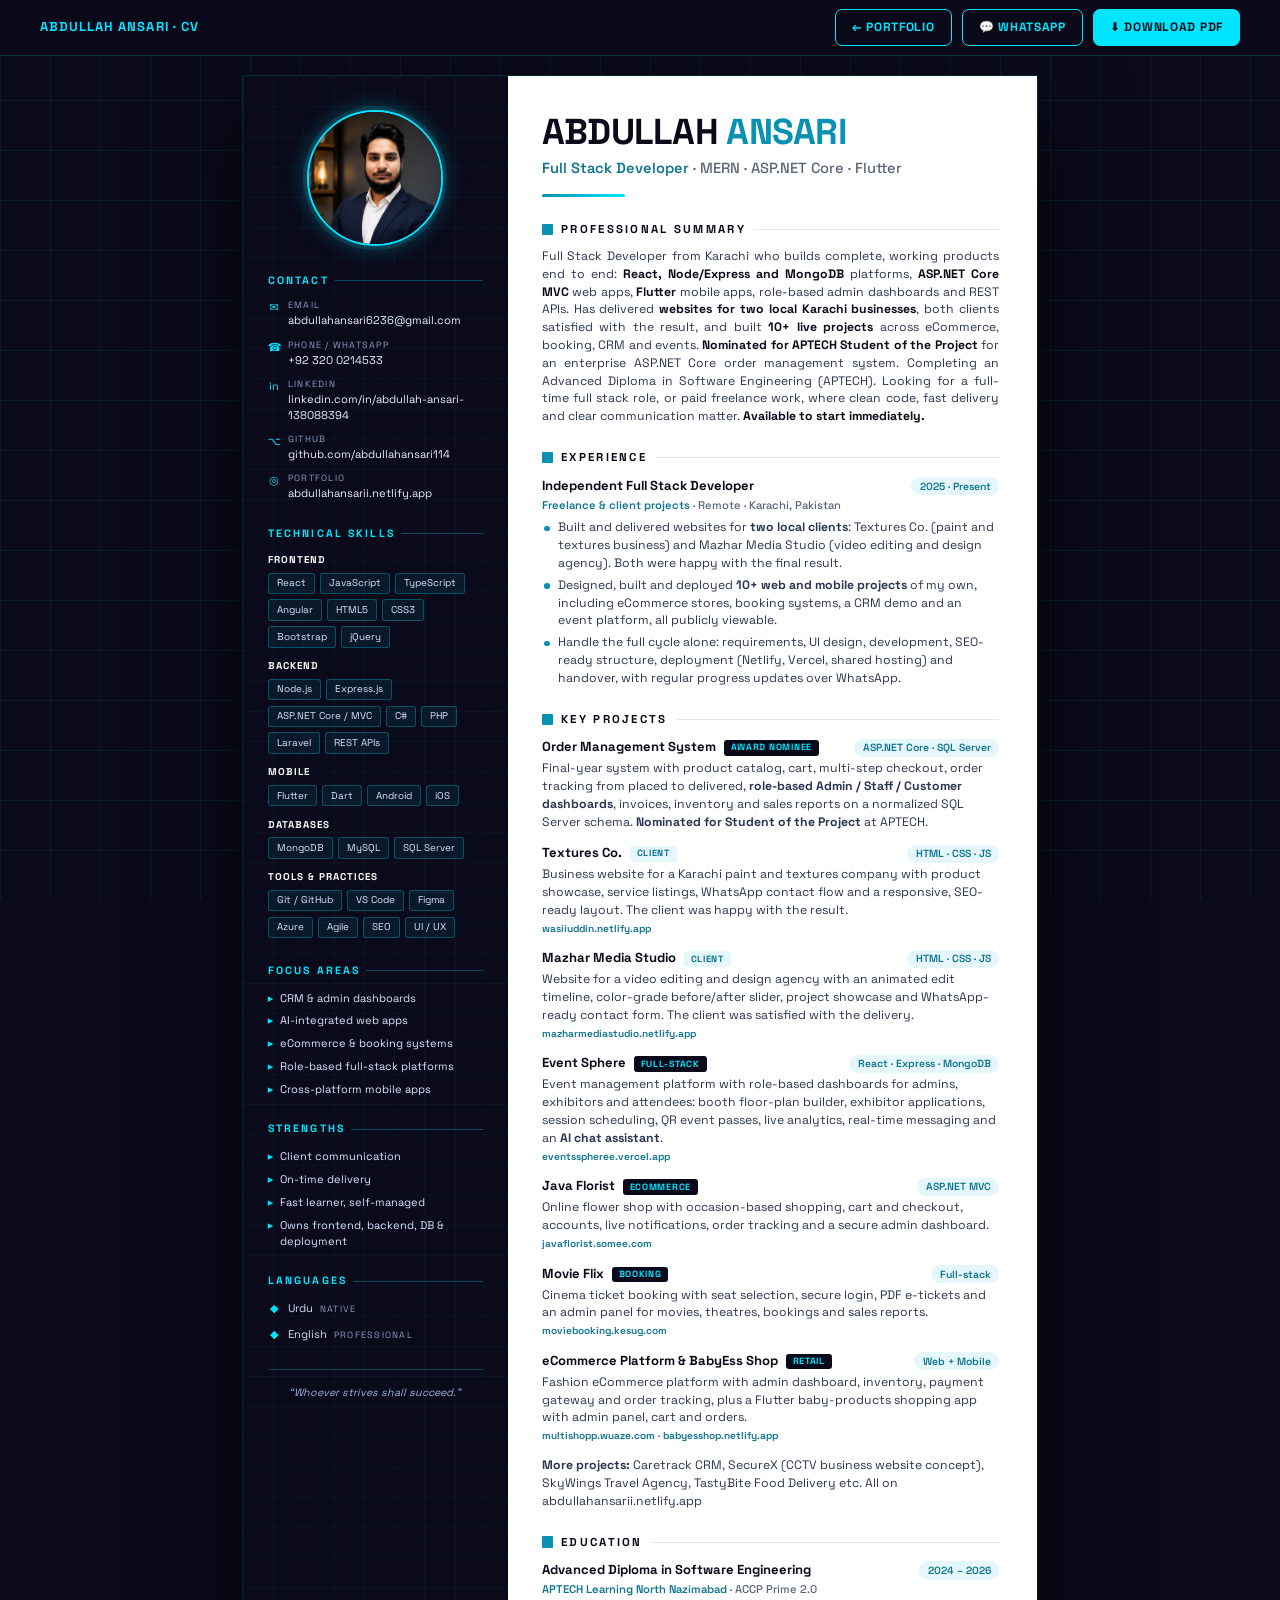
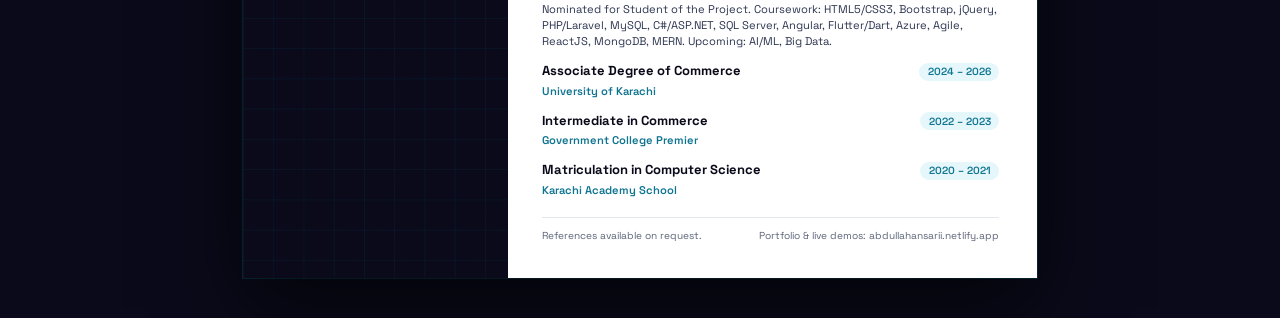
==== commit 2d7ee94b: "Update cv.html" ====
--- a/cv.html
+++ b/cv.html
@@ -3,629 +3,331 @@
 <head>
 <meta charset="UTF-8">
 <meta name="viewport" content="width=device-width, initial-scale=1.0">
-<title>Abdullah Ansari — Full Stack Developer CV</title>
+<title>Abdullah Ansari | CV | Full Stack Developer (MERN, ASP.NET Core, Flutter)</title>
+<meta name="description" content="CV of Abdullah Ansari, Full Stack Developer in Karachi, Pakistan. MERN, ASP.NET Core, Flutter, REST APIs, admin dashboards and AI-integrated web apps. Available immediately.">
+<link rel="canonical" href="https://abdullahansarii.netlify.app/cv.html">
 <link rel="preconnect" href="https://fonts.googleapis.com">
-<link href="https://fonts.googleapis.com/css2?family=Syne:wght@400;600;700;800&family=Outfit:wght@300;400;500;600;700&family=JetBrains+Mono:wght@400;500&display=swap" rel="stylesheet">
+<link rel="preconnect" href="https://fonts.gstatic.com" crossorigin>
+<link href="https://fonts.googleapis.com/css2?family=Space+Grotesk:wght@400;500;600;700&display=swap" rel="stylesheet">
 <style>
 :root{
-  --bg:#0B0C14;
-  --bg2:#0F1020;
-  --bg3:#13152A;
-  --bg4:#181A30;
-  --cyan:#00FFD4;
-  --cyan2:#00E8BF;
-  --cyan-dim:rgba(0,255,212,0.12);
-  --cyan-line:rgba(0,255,212,0.18);
-  --orange:#FF6B35;
-  --white:#FFFFFF;
-  --text:#C8D0E8;
-  --text-dim:#7A84A0;
-  --line:rgba(255,255,255,0.06);
+  --navy:#0A0A1A;
+  --navy2:#111130;
+  --cyan:#00E5FF;
+  --teal:#0891B2;
+  --teal-d:#0E7490;
+  --ink:#1B2236;
+  --muted:#5B6478;
+  --line:#E3E8F0;
 }
 *,*::before,*::after{margin:0;padding:0;box-sizing:border-box;}
-html{scroll-behavior:smooth;}
+html{-webkit-print-color-adjust:exact;print-color-adjust:exact;}
 body{
-  font-family:'Outfit',sans-serif;
-  background:var(--bg);
-  color:var(--text);
-  -webkit-print-color-adjust:exact;
-  print-color-adjust:exact;
-}
-.toolbar{
-  position:fixed;top:0;left:0;right:0;z-index:9999;
-  display:flex;align-items:center;justify-content:space-between;
-  padding:12px 40px;
-  background:rgba(11,12,20,0.95);
-  backdrop-filter:blur(20px);
-  border-bottom:1px solid var(--line);
-}
-.tb-logo{
-  font-family:'Syne',sans-serif;font-weight:800;font-size:15px;
-  color:var(--white);letter-spacing:0.04em;
-  display:flex;align-items:center;gap:8px;
-}
-.tb-dot{width:7px;height:7px;border-radius:50%;background:var(--cyan);box-shadow:0 0 8px var(--cyan);animation:dp 2s ease-in-out infinite;}
-@keyframes dp{0%,100%{opacity:1;}50%{opacity:0.3;}}
-.tb-right{display:flex;gap:8px;}
-.btn{display:inline-flex;align-items:center;gap:6px;padding:8px 18px;border-radius:5px;font-family:'Outfit',sans-serif;font-size:12.5px;font-weight:600;letter-spacing:0.04em;cursor:pointer;transition:all 0.22s;text-decoration:none;border:none;}
-.btn-ghost{background:transparent;color:var(--text-dim);border:1px solid rgba(255,255,255,0.1);}
-.btn-ghost:hover{color:var(--white);border-color:rgba(255,255,255,0.25);background:rgba(255,255,255,0.04);}
-.btn-cyan{background:var(--cyan);color:#000;font-weight:700;box-shadow:0 4px 18px rgba(0,255,212,0.25);}
-.btn-cyan:hover{background:var(--cyan2);transform:translateY(-1px);}
-.page{max-width:960px;margin:0 auto;padding:72px 24px 60px;}
-.hero{position:relative;background:var(--bg2);border:1px solid var(--line);border-radius:16px;padding:48px 52px;margin-bottom:12px;overflow:hidden;}
-.hero::before{content:'';position:absolute;top:-100px;right:-80px;width:400px;height:400px;border-radius:50%;background:radial-gradient(circle,rgba(0,255,212,0.07) 0%,transparent 60%);pointer-events:none;}
-.hero-inner{display:grid;grid-template-columns:1fr auto;gap:40px;align-items:flex-start;position:relative;z-index:1;}
-.hero-tag{display:inline-flex;align-items:center;gap:7px;font-family:'JetBrains Mono',monospace;font-size:10.5px;letter-spacing:0.18em;text-transform:uppercase;color:var(--cyan);margin-bottom:16px;}
-.hero-tag-line{width:24px;height:1px;background:var(--cyan);}
-.hero-name{font-family:'Syne',sans-serif;font-weight:800;font-size:clamp(36px,5vw,56px);color:var(--white);line-height:1.0;letter-spacing:-0.02em;margin-bottom:8px;}
-.hero-name em{font-style:normal;color:transparent;-webkit-text-stroke:1px var(--cyan);}
-.hero-role{font-family:'Syne',sans-serif;font-weight:600;font-size:clamp(13px,1.6vw,16px);color:var(--cyan);letter-spacing:0.04em;margin-bottom:16px;}
-.hero-bio{font-size:14px;line-height:1.8;color:var(--text-dim);max-width:520px;margin-bottom:28px;}
-.hero-bio strong{color:var(--text);font-weight:500;}
-.contact-grid{display:grid;grid-template-columns:1fr 1fr;gap:8px 20px;margin-bottom:28px;}
-.citem{display:flex;align-items:center;gap:8px;font-size:12.5px;color:var(--text-dim);}
-.citem a{color:var(--text-dim);text-decoration:none;transition:color 0.2s;}
-.citem a:hover{color:var(--cyan);}
-.cicon{width:24px;height:24px;border-radius:5px;background:var(--cyan-dim);border:1px solid var(--cyan-line);display:flex;align-items:center;justify-content:center;flex-shrink:0;font-size:11px;color:var(--cyan);}
-.badges{display:flex;flex-wrap:wrap;gap:6px;}
-.badge{font-family:'JetBrains Mono',monospace;font-size:10px;letter-spacing:0.08em;text-transform:uppercase;padding:5px 12px;border-radius:4px;border:1px solid var(--cyan-line);color:var(--cyan);background:var(--cyan-dim);}
-.badge.or{border-color:rgba(255,107,53,0.3);color:var(--orange);background:rgba(255,107,53,0.08);}
-.badge.wh{border-color:rgba(255,255,255,0.12);color:var(--text-dim);background:transparent;}
-.hero-photo{flex-shrink:0;display:flex;flex-direction:column;align-items:center;gap:12px;}
-.photo-frame{width:120px;height:120px;border-radius:14px;border:2px solid var(--cyan-line);background:var(--bg3);overflow:hidden;box-shadow:0 0 30px rgba(0,255,212,0.1);}
-.photo-frame img{width:100%;height:100%;object-fit:cover;display:block;}
-.photo-ph{width:100%;height:100%;display:flex;flex-direction:column;align-items:center;justify-content:center;gap:6px;background:linear-gradient(135deg,var(--bg3),rgba(0,255,212,0.05));}
-.photo-ph-init{font-family:'Syne',sans-serif;font-weight:800;font-size:32px;color:var(--cyan);opacity:0.5;}
-.photo-status{display:flex;align-items:center;gap:6px;font-family:'JetBrains Mono',monospace;font-size:9.5px;letter-spacing:0.1em;color:var(--cyan);text-transform:uppercase;}
-.sdot{width:6px;height:6px;border-radius:50%;background:#00FF88;box-shadow:0 0 6px #00FF88;animation:dp 1.8s ease-in-out infinite;}
-.stats-row{display:grid;grid-template-columns:repeat(3,1fr);gap:2px;border-top:1px solid var(--line);margin-top:36px;position:relative;z-index:1;}
-.stat-box{padding:22px 20px;text-align:center;border-right:1px solid var(--line);background:var(--bg3);}
-.stat-box:first-child{border-radius:0 0 0 12px;}
-.stat-box:last-child{border-right:none;border-radius:0 0 12px 0;}
-.stat-n{font-family:'Syne',sans-serif;font-weight:800;font-size:28px;color:var(--cyan);line-height:1;margin-bottom:5px;text-shadow:0 0 20px rgba(0,255,212,0.3);}
-.stat-l{font-family:'JetBrains Mono',monospace;font-size:9px;letter-spacing:0.15em;text-transform:uppercase;color:var(--text-dim);}
-.layout{display:grid;grid-template-columns:1fr 280px;gap:12px;align-items:start;}
-.card{background:var(--bg2);border:1px solid var(--line);border-radius:14px;padding:32px 36px;margin-bottom:12px;}
-.card:last-child{margin-bottom:0;}
-.card-sm{background:var(--bg2);border:1px solid var(--line);border-radius:14px;padding:24px 26px;margin-bottom:12px;}
-.card-sm:last-child{margin-bottom:0;}
-.sec-title{display:flex;align-items:center;gap:10px;font-family:'Syne',sans-serif;font-weight:700;font-size:13px;letter-spacing:0.12em;text-transform:uppercase;color:var(--white);margin-bottom:26px;}
-.sec-title::before{content:'';width:3px;height:18px;background:var(--cyan);border-radius:2px;flex-shrink:0;}
-.sec-title-sm{font-family:'JetBrains Mono',monospace;font-size:10px;letter-spacing:0.2em;text-transform:uppercase;color:var(--cyan);margin-bottom:16px;display:flex;align-items:center;gap:8px;}
-.sec-title-sm::after{content:'';flex:1;height:1px;background:var(--line);}
-.summary p{font-size:14px;line-height:1.85;color:var(--text-dim);font-weight:300;}
-.summary p strong{color:var(--text);font-weight:500;}
-.sum-bullets{list-style:none;margin-top:14px;display:flex;flex-direction:column;gap:8px;}
-.sum-bullets li{font-size:13.5px;line-height:1.7;color:var(--text-dim);padding-left:20px;position:relative;}
-.sum-bullets li::before{content:'▸';position:absolute;left:0;color:var(--cyan);font-size:11px;top:3px;}
-.sum-bullets li strong{color:var(--text);font-weight:500;}
-.work-item{padding-bottom:28px;margin-bottom:28px;border-bottom:1px solid var(--line);}
-.work-item:last-child{border-bottom:none;padding-bottom:0;margin-bottom:0;}
-.work-head{display:flex;align-items:flex-start;justify-content:space-between;gap:12px;margin-bottom:4px;}
-.work-title{font-family:'Syne',sans-serif;font-weight:700;font-size:16px;color:var(--white);}
-.work-badge{font-family:'JetBrains Mono',monospace;font-size:9.5px;letter-spacing:0.08em;text-transform:uppercase;padding:4px 11px;border-radius:3px;flex-shrink:0;white-space:nowrap;}
-.wb-active{background:rgba(0,255,136,0.12);color:#00FF88;border:1px solid rgba(0,255,136,0.2);}
-.wb-done{background:rgba(255,255,255,0.04);color:var(--text-dim);border:1px solid var(--line);}
-.wb-client{background:rgba(255,107,53,0.1);color:var(--orange);border:1px solid rgba(255,107,53,0.2);}
-.wb-award{background:rgba(255,215,0,0.1);color:#FFD700;border:1px solid rgba(255,215,0,0.25);}
-.work-company{font-size:13px;font-weight:500;color:var(--cyan);margin-bottom:4px;letter-spacing:0.02em;}
-.work-date{font-family:'JetBrains Mono',monospace;font-size:10.5px;color:var(--text-dim);letter-spacing:0.05em;margin-bottom:12px;}
-.work-bullets{list-style:none;display:flex;flex-direction:column;gap:7px;}
-.work-bullets li{font-size:13.5px;line-height:1.75;color:var(--text-dim);padding-left:18px;position:relative;}
-.work-bullets li::before{content:'—';position:absolute;left:0;color:var(--cyan);font-size:11px;font-weight:700;top:2px;}
-.work-bullets li strong{color:var(--text);font-weight:500;}
-.work-tags{display:flex;flex-wrap:wrap;gap:5px;margin-top:12px;}
-.wtag{font-family:'JetBrains Mono',monospace;font-size:9.5px;letter-spacing:0.06em;text-transform:uppercase;padding:3px 9px;border-radius:3px;background:var(--cyan-dim);color:var(--cyan);border:1px solid var(--cyan-line);}
-.wtag.or{background:rgba(255,107,53,0.08);color:var(--orange);border-color:rgba(255,107,53,0.2);}
-/* Award highlight box */
-.award-box{
-  margin-top:14px;
-  display:flex;align-items:flex-start;gap:10px;
-  padding:12px 16px;
-  background:rgba(255,215,0,0.06);
-  border:1px solid rgba(255,215,0,0.2);
-  border-radius:8px;
-}
-.award-ic{font-size:18px;flex-shrink:0;margin-top:1px;}
-.award-txt{font-size:12.5px;line-height:1.6;color:var(--text-dim);}
-.award-txt strong{color:#FFD700;font-weight:600;display:block;font-size:13px;margin-bottom:2px;}
-/* Client quote box */
-.quote-box{
-  margin-top:14px;
-  padding:12px 16px;
-  background:rgba(0,255,212,0.04);
-  border-left:3px solid var(--cyan);
-  border-radius:0 8px 8px 0;
-}
-.quote-txt{font-size:12.5px;line-height:1.7;color:var(--text-dim);font-style:italic;}
-.quote-txt strong{color:var(--cyan);font-style:normal;}
-.proj-grid{display:grid;grid-template-columns:1fr 1fr;gap:10px;}
-.proj-card{background:var(--bg3);border:1px solid var(--line);border-radius:10px;padding:18px;transition:border-color 0.25s;}
-.proj-card:hover{border-color:var(--cyan-line);}
-.proj-head{display:flex;align-items:center;justify-content:space-between;margin-bottom:8px;gap:8px;}
-.proj-name{font-family:'Syne',sans-serif;font-weight:700;font-size:13.5px;color:var(--white);}
-.proj-cat{font-family:'JetBrains Mono',monospace;font-size:8.5px;letter-spacing:0.1em;text-transform:uppercase;padding:3px 8px;border-radius:3px;flex-shrink:0;}
-.pc-e{background:rgba(0,255,212,0.1);color:var(--cyan);border:1px solid var(--cyan-line);}
-.pc-m{background:rgba(255,107,53,0.1);color:var(--orange);border:1px solid rgba(255,107,53,0.2);}
-.pc-w{background:rgba(168,85,247,0.1);color:#C084FC;border:1px solid rgba(168,85,247,0.2);}
-.pc-d{background:rgba(59,130,246,0.1);color:#93C5FD;border:1px solid rgba(59,130,246,0.2);}
-.proj-desc{font-size:12px;line-height:1.7;color:var(--text-dim);margin-bottom:10px;}
-.proj-tech{display:flex;flex-wrap:wrap;gap:4px;}
-.pt{font-family:'JetBrains Mono',monospace;font-size:9px;color:var(--text-dim);background:rgba(255,255,255,0.04);border:1px solid var(--line);border-radius:3px;padding:2px 7px;letter-spacing:0.05em;}
-.proj-link{display:inline-flex;align-items:center;gap:4px;font-size:11px;font-weight:600;letter-spacing:0.05em;color:var(--cyan);text-decoration:none;margin-top:8px;transition:gap 0.2s;}
-.proj-link:hover{gap:8px;}
-.edu-item{display:flex;gap:16px;padding-bottom:20px;margin-bottom:20px;border-bottom:1px solid var(--line);}
-.edu-item:last-child{border-bottom:none;padding-bottom:0;margin-bottom:0;}
-.edu-yr{font-family:'JetBrains Mono',monospace;font-size:10px;letter-spacing:0.06em;color:var(--text-dim);flex-shrink:0;min-width:75px;padding-top:3px;}
-.edu-deg{font-family:'Syne',sans-serif;font-weight:700;font-size:14px;color:var(--white);margin-bottom:3px;}
-.edu-school{font-size:12.5px;color:var(--cyan);font-weight:500;}
-.edu-note{font-size:11.5px;color:var(--text-dim);margin-top:4px;}
-.skill-group{margin-bottom:18px;}
-.skill-group:last-child{margin-bottom:0;}
-.sg-label{font-family:'JetBrains Mono',monospace;font-size:9.5px;letter-spacing:0.15em;text-transform:uppercase;color:var(--text-dim);margin-bottom:9px;}
-.chips{display:flex;flex-wrap:wrap;gap:5px;}
-.chip{font-size:11.5px;font-weight:500;padding:5px 11px;border-radius:4px;background:var(--bg3);color:var(--text);border:1px solid var(--line);transition:all 0.2s;}
-.chip.hot{background:var(--cyan-dim);color:var(--cyan);border-color:var(--cyan-line);}
-.prof-item{margin-bottom:13px;}
-.prof-item:last-child{margin-bottom:0;}
-.prof-head{display:flex;justify-content:space-between;align-items:center;margin-bottom:6px;}
-.prof-nm{font-size:12.5px;color:var(--text);font-weight:500;}
-.prof-pct{font-family:'JetBrains Mono',monospace;font-size:10px;color:var(--cyan);}
-.prof-track{height:3px;background:rgba(255,255,255,0.05);border-radius:2px;overflow:hidden;}
-.prof-fill{height:100%;border-radius:2px;background:linear-gradient(90deg,var(--cyan2),var(--cyan));box-shadow:0 0 6px rgba(0,255,212,0.4);}
-.ach-list{display:flex;flex-direction:column;gap:9px;}
-.ach-card{display:flex;align-items:flex-start;gap:10px;padding:12px;background:var(--bg3);border:1px solid var(--line);border-radius:8px;}
-.ach-card.gold{border-color:rgba(255,215,0,0.25);background:rgba(255,215,0,0.04);}
-.ach-ic{width:26px;height:26px;border-radius:6px;background:var(--cyan-dim);border:1px solid var(--cyan-line);display:flex;align-items:center;justify-content:center;font-size:12px;flex-shrink:0;}
-.ach-ic.gold{background:rgba(255,215,0,0.1);border-color:rgba(255,215,0,0.25);}
-.ach-txt{font-size:12px;line-height:1.65;color:var(--text-dim);}
-.ach-txt strong{color:var(--text);display:block;font-size:12.5px;margin-bottom:1px;}
-.ach-txt strong.gold{color:#FFD700;}
-.lang-item{display:flex;align-items:center;justify-content:space-between;padding:10px 0;border-bottom:1px solid var(--line);}
-.lang-item:last-child{border-bottom:none;}
-.lang-nm{font-size:13px;font-weight:500;color:var(--text);}
-.lang-dots{display:flex;gap:3px;}
-.ldot{width:8px;height:8px;border-radius:50%;background:var(--cyan-dim);border:1px solid var(--cyan-line);}
-.ldot.fill{background:var(--cyan);border-color:var(--cyan);box-shadow:0 0 4px rgba(0,255,212,0.4);}
-.soft-grid{display:grid;grid-template-columns:1fr 1fr;gap:6px;}
-.soft-item{display:flex;align-items:center;gap:6px;font-size:11.5px;color:var(--text-dim);padding:8px 10px;background:var(--bg3);border:1px solid var(--line);border-radius:6px;}
-.soft-item::before{content:'';width:4px;height:4px;border-radius:50%;background:var(--cyan);flex-shrink:0;}
-.aptech-sems{display:flex;flex-direction:column;gap:8px;}
-.sem-row{display:flex;gap:8px;align-items:flex-start;}
-.sem-num{font-family:'JetBrains Mono',monospace;font-size:9px;letter-spacing:0.1em;color:var(--cyan);background:var(--cyan-dim);border:1px solid var(--cyan-line);padding:3px 7px;border-radius:3px;flex-shrink:0;margin-top:1px;}
-.sem-chips{display:flex;flex-wrap:wrap;gap:4px;}
-.sem-chip{font-size:10.5px;color:var(--text-dim);background:rgba(255,255,255,0.03);border:1px solid var(--line);border-radius:3px;padding:2px 7px;}
-.sem-chip.hot{color:var(--cyan);background:var(--cyan-dim);border-color:var(--cyan-line);}
-.cta-card{background:linear-gradient(135deg,rgba(0,255,212,0.08),rgba(0,255,212,0.03));border:1px solid var(--cyan-line);border-radius:14px;padding:28px;text-align:center;}
-.cta-title{font-family:'Syne',sans-serif;font-weight:700;font-size:18px;color:var(--white);margin-bottom:8px;}
-.cta-sub{font-size:13px;color:var(--text-dim);margin-bottom:20px;line-height:1.65;}
-.cta-btns{display:flex;gap:8px;justify-content:center;flex-wrap:wrap;}
-.cta-wa{display:inline-flex;align-items:center;gap:7px;background:linear-gradient(135deg,#075E54,#25D366);color:#fff;padding:11px 22px;border-radius:7px;font-size:13px;font-weight:700;text-decoration:none;transition:all 0.25s;}
-.cta-wa:hover{transform:translateY(-2px);box-shadow:0 8px 24px rgba(37,211,102,0.3);}
-.cta-em{display:inline-flex;align-items:center;gap:7px;background:var(--cyan);color:#000;padding:11px 22px;border-radius:7px;font-size:13px;font-weight:700;text-decoration:none;transition:all 0.25s;}
-.cta-em:hover{background:var(--cyan2);transform:translateY(-2px);}
-.social-row{display:flex;gap:8px;justify-content:center;margin-top:14px;flex-wrap:wrap;}
-.soc-link{display:flex;align-items:center;gap:6px;font-size:11.5px;color:var(--text-dim);text-decoration:none;padding:7px 14px;background:var(--bg3);border:1px solid var(--line);border-radius:6px;transition:all 0.2s;}
-.soc-link:hover{color:var(--cyan);border-color:var(--cyan-line);}
+  font-family:'Space Grotesk',system-ui,-apple-system,'Segoe UI',Arial,sans-serif;
+  background:var(--navy);color:var(--ink);line-height:1.45;
+}
+body::before{
+  content:'';position:fixed;inset:0;pointer-events:none;
+  background-image:linear-gradient(rgba(0,255,255,.07) 1px,transparent 1px),linear-gradient(90deg,rgba(0,255,255,.07) 1px,transparent 1px);
+  background-size:50px 50px;
+}
+a{color:inherit;text-decoration:none;}
+
+/* ---------- TOOLBAR (screen only) ---------- */
+.bar{
+  position:fixed;top:0;left:0;right:0;z-index:10;height:56px;
+  display:flex;align-items:center;justify-content:space-between;gap:12px;
+  padding:0 clamp(14px,4vw,40px);
+  background:rgba(10,10,26,.92);backdrop-filter:blur(14px);
+  border-bottom:1px solid rgba(0,255,255,.18);
+}
+.bar-t{color:var(--cyan);font-weight:700;font-size:13px;letter-spacing:.08em;text-transform:uppercase;}
+.bar-b{display:flex;gap:10px;flex-wrap:wrap;}
+.btn{
+  display:inline-flex;align-items:center;gap:7px;cursor:pointer;
+  font-family:inherit;font-size:12px;font-weight:700;letter-spacing:.06em;text-transform:uppercase;
+  padding:9px 16px;border-radius:7px;border:1.5px solid var(--cyan);color:var(--cyan);background:transparent;
+  transition:all .25s;
+}
+.btn:hover{background:rgba(0,255,255,.12);box-shadow:0 0 18px rgba(0,255,255,.25);}
+.btn.fill{background:var(--cyan);color:#001018;}
+.btn.fill:hover{background:#5CF1FF;}
+
+/* ---------- SHEET (A4) ---------- */
+.wrap{position:relative;z-index:1;padding:76px 12px 40px;}
+.sheet{
+  width:210mm;min-height:297mm;margin:0 auto;
+  display:grid;grid-template-columns:70mm 1fr;
+  background:linear-gradient(to right,var(--navy) 70mm,#fff 70mm);
+  box-shadow:0 30px 80px rgba(0,0,0,.6),0 0 0 1px rgba(0,255,255,.15);
+  font-size:9.2pt;
+}
+
+/* ---------- SIDEBAR ---------- */
+.side{
+  color:#D6DDF5;padding:9mm 6.5mm 9mm;position:relative;
+  background-image:linear-gradient(rgba(0,229,255,.05) 1px,transparent 1px),linear-gradient(90deg,rgba(0,229,255,.05) 1px,transparent 1px);
+  background-size:8mm 8mm;
+}
+.photo{
+  width:36mm;height:36mm;border-radius:50%;margin:0 auto 7mm;position:relative;
+  border:2px solid var(--cyan);box-shadow:0 0 0 4px rgba(0,229,255,.12),0 0 22px rgba(0,229,255,.35);
+  overflow:hidden;background:var(--navy2);
+  display:flex;align-items:center;justify-content:center;
+}
+.photo img{width:100%;height:100%;object-fit:cover;display:block;}
+.photo .ini{font-weight:700;font-size:26pt;color:var(--cyan);letter-spacing:.04em;}
+.s-h{
+  font-size:8pt;font-weight:700;letter-spacing:.2em;text-transform:uppercase;color:var(--cyan);
+  display:flex;align-items:center;gap:6px;margin:6.5mm 0 3mm;
+}
+.s-h::after{content:'';flex:1;height:1px;background:rgba(0,229,255,.3);}
+.s-h:first-of-type{margin-top:0;}
+.ct{display:flex;gap:7px;align-items:flex-start;margin-bottom:2.6mm;font-size:8.4pt;word-break:break-word;}
+.ct i{font-style:normal;color:var(--cyan);width:13px;flex-shrink:0;text-align:center;}
+.ct a{color:#EAF0FF;}
+.ct small{display:block;font-size:6.8pt;letter-spacing:.14em;text-transform:uppercase;color:#8E99BD;}
+.sk{margin-bottom:3mm;}
+.sk b{display:block;font-size:7.4pt;letter-spacing:.1em;text-transform:uppercase;color:#fff;margin-bottom:1.4mm;}
+.chips{display:flex;flex-wrap:wrap;gap:1.4mm;}
+.chip{
+  font-size:7.4pt;padding:.7mm 2.1mm;border-radius:3px;
+  border:1px solid rgba(0,229,255,.28);background:rgba(0,229,255,.07);color:#DCE6FF;
+}
+.focus li{list-style:none;position:relative;padding-left:12px;margin-bottom:1.8mm;font-size:8.3pt;color:#DCE6FF;}
+.focus li::before{content:'▸';position:absolute;left:0;color:var(--cyan);}
+.quote{
+  margin-top:7mm;padding-top:4mm;border-top:1px solid rgba(0,229,255,.25);
+  font-size:8pt;font-style:italic;color:#9FB0D9;text-align:center;
+}
+
+/* ---------- MAIN ---------- */
+.main{padding:10mm 10mm 9mm 9mm;background:#fff;}
+.name{font-size:27pt;font-weight:700;letter-spacing:-.02em;line-height:1;color:var(--navy);}
+.name span{color:var(--teal);}
+.role{margin-top:2.2mm;font-size:11pt;font-weight:600;color:var(--teal-d);}
+.role em{font-style:normal;color:var(--muted);font-weight:500;}
+.rule{height:3px;width:22mm;background:linear-gradient(90deg,var(--teal),var(--cyan));border-radius:2px;margin:4mm 0 0;}
+.m-h{
+  font-size:8.6pt;font-weight:700;letter-spacing:.2em;text-transform:uppercase;color:var(--navy);
+  display:flex;align-items:center;gap:8px;margin:6.2mm 0 2.8mm;
+}
+.m-h::before{content:'';width:3mm;height:3mm;background:var(--teal);border-radius:1px;}
+.m-h::after{content:'';flex:1;height:1px;background:var(--line);}
+.sum{color:#2C3550;text-align:justify;}
+.sum b{color:var(--navy);}
+.item{margin-bottom:3.4mm;break-inside:avoid;}
+.row{display:flex;justify-content:space-between;align-items:baseline;gap:8px;}
+.t{font-weight:700;font-size:9.8pt;color:var(--navy);}
+.d{font-size:7.8pt;font-weight:600;color:var(--teal-d);white-space:nowrap;background:#E6F7FB;padding:.4mm 2.2mm;border-radius:20px;}
+.sub{font-size:8.4pt;color:var(--muted);font-weight:500;margin-top:.4mm;}
+.sub b{color:var(--teal-d);font-weight:600;}
+ul.b{margin:1.6mm 0 0;padding:0;}
+ul.b li{list-style:none;position:relative;padding-left:4.2mm;margin-bottom:1.1mm;color:#2C3550;}
+ul.b li::before{content:'';position:absolute;left:.6mm;top:1.7mm;width:1.5mm;height:1.5mm;border-radius:50%;background:var(--teal);}
+.p-d{color:#2C3550;margin-top:.8mm;}
+.p-l{font-size:7.6pt;color:var(--teal-d);font-weight:600;margin-top:.6mm;word-break:break-all;}
+.tag{
+  display:inline-block;font-size:6.8pt;font-weight:700;letter-spacing:.08em;text-transform:uppercase;
+  padding:.3mm 1.8mm;border-radius:3px;margin-left:5px;vertical-align:middle;
+  background:var(--navy);color:var(--cyan);
+}
+.tag.cl{background:#E6F7FB;color:var(--teal-d);}
+.foot{margin-top:5mm;padding-top:3mm;border-top:1px solid var(--line);font-size:7.6pt;color:var(--muted);display:flex;justify-content:space-between;gap:8px;flex-wrap:wrap;}
+
+/* ---------- MOBILE VIEW (screen only) ---------- */
+@media screen and (max-width:820px){
+  .sheet{width:100%;min-height:0;grid-template-columns:1fr;background:#fff;font-size:10.5pt;}
+  .side{background-color:var(--navy);}
+  .main{padding:8mm 6mm;}
+  .bar-t{display:none;}
+  .row{flex-direction:column;gap:2px;}
+  .d{align-self:flex-start;}
+}
+
+/* ---------- PRINT / SAVE AS PDF ---------- */
+@page{size:A4;margin:0;}
 @media print{
-  body{background:#0B0C14!important;}
-  .toolbar{display:none;}
-  .page{padding:0;max-width:100%;}
-  *{-webkit-print-color-adjust:exact!important;print-color-adjust:exact!important;}
-}
-@media(max-width:780px){
-  .layout{grid-template-columns:1fr;}
-  .hero-inner{grid-template-columns:1fr;}
-  .hero-photo{flex-direction:row;justify-content:flex-start;}
-  .hero{padding:32px 24px;}
-  .card{padding:24px;}
-  .card-sm{padding:18px 20px;}
-  .stats-row{grid-template-columns:repeat(2,1fr);}
-  .proj-grid{grid-template-columns:1fr;}
-  .contact-grid{grid-template-columns:1fr;}
-}
-@media(max-width:540px){
-  .toolbar{padding:10px 16px;}
-  .hero-name{font-size:30px;}
-  .page{padding:64px 12px 40px;}
-  .cta-btns{flex-direction:column;}
-  .soft-grid{grid-template-columns:1fr;}
+  html,body{background:#fff !important;}
+  body::before,.bar{display:none !important;}
+  .wrap{padding:0;}
+  .sheet{box-shadow:none;margin:0;width:210mm;min-height:594mm;}
+  *{-webkit-print-color-adjust:exact;print-color-adjust:exact;}
+  a{color:inherit;}
 }
 </style>
 </head>
 <body>
 
-<div class="toolbar">
-  <div class="tb-logo"><div class="tb-dot"></div>Abdullah Ansari — CV</div>
-  <div class="tb-right">
-    <a href="index.html" class="btn btn-ghost">← Back to Portfolio</a>
-    <button onclick="window.print()" class="btn btn-cyan">⬇ Print / Save PDF</button>
+<div class="bar">
+  <div class="bar-t">Abdullah Ansari · CV</div>
+  <div class="bar-b">
+    <a class="btn" href="index.html">← Portfolio</a>
+    <a class="btn" href="https://wa.me/923200214533?text=Hi%20Abdullah!%20I%20saw%20your%20CV%20and%20would%20like%20to%20talk." target="_blank" rel="noopener">💬 WhatsApp</a>
+    <button class="btn fill" onclick="window.print()" title="Choose 'Save as PDF'. Margins: None, Background graphics: ON">⬇ Download PDF</button>
   </div>
 </div>
 
-<div class="page">
-
-  <!-- HERO -->
-  <div class="hero">
-    <div class="hero-inner">
-      <div class="hero-left">
-        <div class="hero-tag"><div class="hero-tag-line"></div>Full Stack Developer · Karachi, Pakistan</div>
-        <h1 class="hero-name">Abdullah<br><em>Ansari</em></h1>
-        <div class="hero-role">Web · Mobile · eCommerce · Backend Systems</div>
-        <p class="hero-bio">
-          Full Stack Developer based in Karachi with <strong>hands-on experience building real, deployed systems</strong> — from eCommerce platforms and admin dashboards to cross-platform mobile apps. Recognized by APTECH as <strong>Student of the Project</strong> for enterprise-level ASP.NET development. I write clean code, meet deadlines, and build things that actually work.
-        </p>
-        <div class="contact-grid">
-          <div class="citem"><div class="cicon">✉</div><a href="mailto:abdullahansari6236@gmail.com">abdullahansari6236@gmail.com</a></div>
-          <div class="citem"><div class="cicon">☎</div><a href="tel:+923200214533">+92 320 0214533</a></div>
-          <div class="citem"><div class="cicon">🌐</div><a href="https://abdullahansarii.netlify.app" target="_blank">abdullahansarii.netlify.app</a></div>
-          <div class="citem"><div class="cicon">⎇</div><a href="https://github.com/abdullahansari114" target="_blank">github.com/abdullahansari114</a></div>
-          <div class="citem"><div class="cicon">in</div><a href="https://linkedin.com/in/abdullah-ansari-138088394" target="_blank">LinkedIn Profile</a></div>
-          <div class="citem"><div class="cicon">📍</div><span>Karachi, Pakistan · Open to On-site &amp; Remote</span></div>
-        </div>
-        <div class="badges">
-          <span class="badge">ASP.NET Core</span>
-          <span class="badge">Flutter · iOS · Android</span>
-          <span class="badge">PHP · Laravel</span>
-          <span class="badge">React · Angular</span>
-          <span class="badge or">🏆 APTECH Student of the Project</span>
-          <span class="badge wh">20+ Live Projects</span>
-        </div>
-      </div>
-      <div class="hero-photo">
-        <div class="photo-frame">
-          <img src="assets/img/abdullah ansari.png" alt="Abdullah Ansari"
-            onerror="this.style.display='none';this.nextElementSibling.style.display='flex'">
-          <div class="photo-ph" style="display:none">
-            <div class="photo-ph-init">AA</div>
-          </div>
-        </div>
-        <div class="photo-status"><div class="sdot"></div>Available to Hire</div>
-      </div>
-    </div>
-    <div class="stats-row">
-      <div class="stat-box"><div class="stat-n">10+</div><div class="stat-l">Projects Delivered</div></div>
-      <div class="stat-box"><div class="stat-n">🏆</div><div class="stat-l">APTECH Project Award Nominee</div></div>
-      <div class="stat-box"><div class="stat-n">100K+</div><div class="stat-l">eCommerce Scale Handled</div></div>
-    </div>
-  </div>
-
-  <!-- LAYOUT -->
-  <div class="layout">
-    <div class="col-main">
-
-      <!-- SUMMARY -->
-      <div class="card">
-        <div class="sec-title">Professional Summary</div>
-        <div class="summary">
-          <p>I am a <strong>Full Stack Developer</strong> who builds complete, working systems — not just demos. I have delivered real projects for real clients in Karachi, handled everything from database design to frontend UI, and was nominated as <strong>Student of the Project at APTECH</strong> for building an enterprise-grade system in ASP.NET Core. I am actively looking for a full-time or part-time developer role where I can contribute from day one.</p>
-          <ul class="sum-bullets">
-            <li><strong>Proven with real clients</strong> — delivered a business website for a Karachi-based company; client confirmed satisfaction with the work</li>
-            <li><strong>Recognized technically</strong> — nominated as Student of the Project at APTECH for an enterprise ASP.NET Core order management system</li>
-            <li><strong>Full stack ownership</strong> — I handle frontend, backend, database, and deployment myself, no dependency on others</li>
-            <li><strong>Karachi market experience</strong> — built websites and systems for local businesses, understand local client needs</li>
-            <li><strong>Fast learner</strong> — New tech, no problem — I learn fast, adapt quickly, and get the job done</li>
-          </ul>
-        </div>
-      </div>
-
-      <!-- WORK EXPERIENCE -->
-      <div class="card">
-        <div class="sec-title">Experience &amp; Projects</div>
-
-        <!-- APTECH PROJECT AWARD — Most important, put FIRST -->
-        <div class="work-item">
-          <div class="work-head">
-            <div class="work-title">Enterprise Order Management System — ASP.NET Core</div>
-            <div class="work-badge wb-award">🏆 APTECH Nominated</div>
-          </div>
-          <div class="work-company">Full Stack · ASP.NET Core · C# · SQL Server · MVC</div>
-          <div class="work-date">2025 · APTECH ACCP Prime 2.0 — Nominated: Student of the Project</div>
-          <ul class="work-bullets">
-            <li>Built a <strong>complete enterprise-level order management system</strong> from scratch — this project earned me the Student of the Project nomination at APTECH among my batch</li>
-            <li>System includes full product catalog, shopping cart, multi-step checkout, order lifecycle tracking (placed → confirmed → dispatched → delivered)</li>
-            <li>Admin panel with <strong>role-based access control</strong> — Admin, Staff, and Customer roles with separate dashboards and permissions</li>
-            <li>Implemented <strong>invoice generation, inventory tracking, and sales reporting</strong> with real-time data from SQL Server</li>
-            <li>Designed a <strong>normalized SQL Server database schema</strong> with stored procedures to handle concurrent orders correctly</li>
-          </ul>
-          <div class="award-box">
-            <div class="award-ic">🏆</div>
-            <div class="award-txt">
-              <strong>APTECH Student of the Project — Nominee</strong>
-              This system was selected as one of the best projects in the batch at APTECH Learning North Nazimabad. Recognized for technical depth, clean architecture, and complete feature implementation.
-            </div>
-          </div>
-          <div class="work-tags">
-            <span class="wtag">ASP.NET Core MVC</span><span class="wtag">C#</span><span class="wtag">SQL Server</span>
-            <span class="wtag">Role-Based Auth</span><span class="wtag">Admin Dashboard</span><span class="wtag">Invoice System</span>
-          </div>
-        </div>
-
-        <!-- CLIENT PROJECT — Textures Co. -->
-        <div class="work-item">
-          <div class="work-head">
-            <div class="work-title">Business Website — Textures Co. (Karachi Client)</div>
-            <div class="work-badge wb-client">Live · Client Approved</div>
-          </div>
-          <div class="work-company">Paint &amp; Textures Business · wasiiuddin.netlify.app</div>
-          <div class="work-date">2025 · Delivered for a Karachi-based business client</div>
-          <ul class="work-bullets">
-            <li>Designed and built a <strong>professional business website for a real Karachi client</strong> running a paint and textures business</li>
-            <li>Included product showcase, service listings, WhatsApp contact integration, and a clean mobile-responsive layout</li>
-            <li>Client gave <strong>positive feedback</strong> on the design and said the website represented their business well</li>
-            <li>Fully SEO-structured — meta tags, semantic HTML, fast load time — to help the business appear in local Google searches</li>
-          </ul>
-          <div class="quote-box">
-            <div class="quote-txt">"Amazing" — <strong>Client feedback, Textures Co., Karachi</strong></div>
-          </div>
-          <div class="work-tags">
-            <span class="wtag">HTML5</span><span class="wtag">CSS3</span><span class="wtag">JavaScript</span>
-            <span class="wtag">SEO</span><span class="wtag">WhatsApp Integration</span><span class="wtag">Responsive</span>
-          </div>
-        </div>
-
-        <!-- MOBILE APP -->
-        <div class="work-item">
-          <div class="work-head">
-            <div class="work-title">Cross-Platform Mobile App — BabyEss Shop</div>
-            <div class="work-badge wb-active">Live</div>
-          </div>
-          <div class="work-company">Flutter · Dart · iOS &amp; Android · babyesshop.netlify.app</div>
-          <div class="work-date">2025 · Deployed and live</div>
-          <ul class="work-bullets">
-            <li>Built a <strong>complete mobile shopping app</strong> for baby products using Flutter and Dart — single codebase running on both iOS and Android</li>
-            <li>Includes product listings, shopping cart, order management, and a full <strong>admin panel</strong> for inventory control</li>
-            <li>Demonstrates ability to independently build, test, and deploy a mobile app end-to-end</li>
-          </ul>
-          <div class="work-tags">
-            <span class="wtag">Flutter</span><span class="wtag">Dart</span>
-            <span class="wtag or">iOS</span><span class="wtag or">Android</span><span class="wtag">Admin Panel</span>
-          </div>
-        </div>
-
-        <!-- FREELANCE GENERAL -->
-        <div class="work-item">
-          <div class="work-head">
-            <div class="work-title">Freelance Web &amp; App Developer</div>
-            <div class="work-badge wb-active">Active</div>
-          </div>
-          <div class="work-company">Self-Employed · Karachi, Pakistan</div>
-          <div class="work-date">2025 – Present</div>
-          <ul class="work-bullets">
-            <li>Built 10+ projects independently — websites, eCommerce stores, mobile apps, admin dashboards, REST APIs</li>
-            <li>Handled full project lifecycle alone: requirements gathering, UI design, development, testing, and deployment</li>
-            <li>Tech used across projects: PHP, MySQL, Laravel, ASP.NET, Flutter, React, HTML/CSS, JavaScript</li>
-            <li>All projects are <strong>live and publicly accessible</strong> — portfolio and GitHub available for review</li>
-          </ul>
-          <div class="work-tags">
-            <span class="wtag">PHP</span><span class="wtag">MySQL</span><span class="wtag">Laravel</span>
-            <span class="wtag">ASP.NET</span><span class="wtag">Flutter</span><span class="wtag">React</span>
-          </div>
-        </div>
-
-      </div>
-
-      <!-- PROJECTS GRID -->
-      <div class="card">
-        <div class="sec-title">Live Projects — All Publicly Viewable</div>
-        <div class="proj-grid">
-
-          <div class="proj-card">
-            <div class="proj-head"><div class="proj-name">Enterprise Order Management System</div><span class="proj-cat pc-e">🏆 APTECH</span></div>
-            <p class="proj-desc">Full ASP.NET Core MVC system — role-based admin, checkout, invoice, SQL Server. APTECH Student of the Project nominee.</p>
-            <div class="proj-tech"><span class="pt">ASP.NET Core</span><span class="pt">C#</span><span class="pt">SQL Server</span><span class="pt">Admin Panel</span></div>
-          </div>
-
-          <div class="proj-card">
-            <div class="proj-head"><div class="proj-name">Textures Co. — Client Website</div><span class="proj-cat pc-w">Client ✓</span></div>
-            <p class="proj-desc">Real client project for a Karachi paint business. Client gave positive feedback. Live and running.</p>
-            <div class="proj-tech"><span class="pt">HTML/CSS</span><span class="pt">JS</span><span class="pt">SEO</span></div>
-            <a class="proj-link" href="https://wasiiuddin.netlify.app" target="_blank"></a>
-          </div>
-
-          <div class="proj-card">
-            <div class="proj-head"><div class="proj-name">BabyEss Shop — Mobile App</div><span class="proj-cat pc-m">Mobile App</span></div>
-            <p class="proj-desc">Cross-platform baby products app — Flutter/Dart, cart, orders, admin panel. Runs on iOS &amp; Android.</p>
-            <div class="proj-tech"><span class="pt">Flutter</span><span class="pt">Dart</span><span class="pt">iOS</span><span class="pt">Android</span></div>
-            <a class="proj-link" href="https://babyesshop.netlify.app" target="_blank"></a>
-          </div>
-
-          <div class="proj-card">
-            <div class="proj-head"><div class="proj-name">Fashion eCommerce Platform</div><span class="proj-cat pc-e">eCommerce</span></div>
-            <p class="proj-desc">Complete store with product catalog, cart, checkout, admin dashboard, and order processing.</p>
-            <div class="proj-tech"><span class="pt">PHP</span><span class="pt">MySQL</span><span class="pt">JS</span></div>
-            <a class="proj-link" href="https://abdullahansari114.github.io/Ecommerce-Website/" target="_blank"></a>
-          </div>
-
-          <div class="proj-card">
-            <div class="proj-head"><div class="proj-name">Sales Analytics Dashboard</div><span class="proj-cat pc-d">Dashboard</span></div>
-            <p class="proj-desc">Real-time KPI tracking UI with revenue charts and performance analytics panels.</p>
-            <div class="proj-tech"><span class="pt">HTML/CSS</span><span class="pt">JS</span><span class="pt">Charts</span></div>
-            <a class="proj-link" href="https://abdullahansari114.github.io/Sales-Dashboard/" target="_blank"></a>
-          </div>
-
-          <div class="proj-card">
-            <div class="proj-head"><div class="proj-name">SecureX — CCTV Business Site</div><span class="proj-cat pc-w">Web</span></div>
-            <p class="proj-desc">CCTV installation business website with service packages, coverage areas, and professional trust-focused design.</p>
-            <div class="proj-tech"><span class="pt">HTML/CSS</span><span class="pt">JS</span><span class="pt">SEO</span></div>
-            <a class="proj-link" href="https://abdullahansari114.github.io/Secure-X/" target="_blank"></a>
-          </div>
-
-          <div class="proj-card">
-            <div class="proj-head"><div class="proj-name">SkyWings Travel Agency</div><span class="proj-cat pc-w">Web</span></div>
-            <p class="proj-desc">Travel portal with tour packages, destination showcase, and booking inquiry flow.</p>
-            <div class="proj-tech"><span class="pt">HTML/CSS</span><span class="pt">JS</span><span class="pt">Bootstrap</span></div>
-            <a class="proj-link" href="https://abdullahansari114.github.io/SKYWINGS/" target="_blank"></a>
-          </div>
-
-          <div class="proj-card">
-            <div class="proj-head"><div class="proj-name">TastyBite Food Delivery</div><span class="proj-cat pc-m">Web App</span></div>
-            <p class="proj-desc">Food ordering website with menu management, category browsing, and order flow.</p>
-            <div class="proj-tech"><span class="pt">HTML/CSS</span><span class="pt">JavaScript</span></div>
-            <a class="proj-link" href="https://abdullahansari114.github.io/Premium-Food-Website/" target="_blank"></a>
-          </div>
-
-        </div>
-      </div>
-
-      <!-- EDUCATION -->
-      <div class="card">
-        <div class="sec-title">Education</div>
-        <div class="edu-item">
-          <div class="edu-yr">2024 – 2026</div>
-          <div>
-            <div class="edu-deg">Advanced Diploma in Software Engineering</div>
-            <div class="edu-school">APTECH Learning North Nazimabad · ACCP Prime 2.0</div>
-            <div class="edu-note">🏆 Nominated: Student of the Project — ASP.NET Core Enterprise System · Currently In Semester 6</div>
-          </div>
-        </div>
-        <div class="edu-item">
-          <div class="edu-yr">2024 – 2025</div>
-          <div>
-            <div class="edu-deg">Associate Degree of Commerce</div>
-            <div class="edu-school">University of Karachi · In Progress</div>
-          </div>
-        </div>
-        <div class="edu-item">
-          <div class="edu-yr">2022 – 2024</div>
-          <div>
-            <div class="edu-deg">Intermediate in Commerce (HSSC)</div>
-            <div class="edu-school">Government College Premier, Karachi</div>
-          </div>
-        </div>
-        <div class="edu-item">
-          <div class="edu-yr">2020 – 2022</div>
-          <div>
-            <div class="edu-deg">Matriculation in Computer Science (SSC)</div>
-            <div class="edu-school">Karachi Academy School</div>
-          </div>
-        </div>
-      </div>
-
-     
-    </div>
-
-    <!-- SIDEBAR -->
-    <div class="col-side">
-
-      <div class="card-sm">
-        <div class="sec-title-sm">Technical Skills</div>
-        <div class="skill-group">
-          <div class="sg-label">Frontend</div>
-          <div class="chips"><span class="chip hot">HTML5</span><span class="chip hot">CSS3</span><span class="chip hot">JavaScript</span><span class="chip">React</span><span class="chip">Angular</span><span class="chip">TypeScript</span><span class="chip">Bootstrap</span><span class="chip">jQuery</span></div>
-        </div>
-        <div class="skill-group">
-          <div class="sg-label">Backend</div>
-          <div class="chips"><span class="chip hot">ASP.NET Core</span><span class="chip hot">C#</span><span class="chip hot">PHP</span><span class="chip">Laravel</span><span class="chip">REST API</span></div>
-        </div>
-        <div class="skill-group">
-          <div class="sg-label">Database</div>
-          <div class="chips"><span class="chip hot">SQL Server</span><span class="chip hot">MySQL</span><span class="chip">MongoDB</span></div>
-        </div>
-        <div class="skill-group">
-          <div class="sg-label">Mobile &amp; Cloud</div>
-          <div class="chips"><span class="chip hot">Flutter</span><span class="chip hot">Dart</span><span class="chip">Android</span><span class="chip">iOS</span><span class="chip">Azure</span></div>
-        </div>
-        <div class="skill-group">
-          <div class="sg-label">Tools</div>
-          <div class="chips"><span class="chip">Git/GitHub</span><span class="chip">Figma</span><span class="chip">SEO</span><span class="chip">UI/UX</span><span class="chip">Agile</span></div>
-        </div>
-      </div>
-
-      <div class="card-sm">
-        <div class="sec-title-sm">Proficiency</div>
-        <div class="prof-item"><div class="prof-head"><span class="prof-nm">HTML &amp; CSS</span><span class="prof-pct">95%</span></div><div class="prof-track"><div class="prof-fill" style="width:95%"></div></div></div>
-        <div class="prof-item"><div class="prof-head"><span class="prof-nm">ASP.NET / C#</span><span class="prof-pct">90%</span></div><div class="prof-track"><div class="prof-fill" style="width:90%"></div></div></div>
-        <div class="prof-item"><div class="prof-head"><span class="prof-nm">SQL / Database</span><span class="prof-pct">90%</span></div><div class="prof-track"><div class="prof-fill" style="width:90%"></div></div></div>
-        <div class="prof-item"><div class="prof-head"><span class="prof-nm">React / Angular</span><span class="prof-pct">85%</span></div><div class="prof-track"><div class="prof-fill" style="width:85%"></div></div></div>
-        <div class="prof-item"><div class="prof-head"><span class="prof-nm">Flutter / Dart</span><span class="prof-pct">85%</span></div><div class="prof-track"><div class="prof-fill" style="width:85%"></div></div></div>
-        <div class="prof-item"><div class="prof-head"><span class="prof-nm">PHP / Laravel</span><span class="prof-pct">80%</span></div><div class="prof-track"><div class="prof-fill" style="width:80%"></div></div></div>
-        <div class="prof-item"><div class="prof-head"><span class="prof-nm">JavaScript</span><span class="prof-pct">80%</span></div><div class="prof-track"><div class="prof-fill" style="width:80%"></div></div></div>
-      </div>
-
-      <!-- REAL ACHIEVEMENTS ONLY -->
-      <div class="card-sm">
-        <div class="sec-title-sm">Achievements</div>
-        <div class="ach-list">
-          <div class="ach-card gold">
-            <div class="ach-ic gold">🏆</div>
-            <div class="ach-txt">
-              <strong class="gold">APTECH Student of the Project</strong>
-              Nominated at APTECH North Nazimabad for building an enterprise ASP.NET Core order management system — selected among the best in the batch
-            </div>
-          </div>
-          <div class="ach-card gold">
-            <div class="ach-ic gold">💬</div>
-            <div class="ach-txt">
-              <strong class="gold">Client-Verified Work</strong>
-              Textures Co. client (Karachi) confirmed satisfaction — "Amazing" — on delivery of their business website
-            </div>
-          </div>
-          <div class="ach-card">
-            <div class="ach-ic">🚀</div>
-            <div class="ach-txt">
-              <strong>10+ Live Projects</strong>
-              Every project is publicly accessible — portfolio, GitHub, and live links available for any interviewer to verify
-            </div>
-          </div>
-          <div class="ach-card">
-            <div class="ach-ic">📱</div>
-            <div class="ach-txt">
-              <strong>Mobile App Deployed</strong>
-              Built and deployed a cross-platform Flutter app (BabyEss Shop) independently — live on both iOS and Android
-            </div>
-          </div>
-          <div class="ach-card">
-            <div class="ach-ic">⚡</div>
-            <div class="ach-txt">
-              <strong>Full Stack, Solo</strong>
-              Handle frontend, backend, database, and deployment alone — no team dependency, no bottlenecks
-            </div>
-          </div>
-        </div>
-      </div>
-
-      <div class="card-sm">
-        <div class="sec-title-sm">APTECH ACCP Prime 2.0</div>
-        <div class="aptech-sems">
-          <div class="sem-row"><span class="sem-num">S1</span><div class="sem-chips"><span class="sem-chip">HTML/CSS</span><span class="sem-chip">Bootstrap</span><span class="sem-chip">jQuery</span><span class="sem-chip">SEO</span></div></div>
-          <div class="sem-row"><span class="sem-num">S2</span><div class="sem-chips"><span class="sem-chip">PHP</span><span class="sem-chip">Laravel</span><span class="sem-chip">MySQL</span><span class="sem-chip">Git</span></div></div>
-          <div class="sem-row"><span class="sem-num">S3</span><div class="sem-chips"><span class="sem-chip hot">C#</span><span class="sem-chip hot">ASP.NET</span><span class="sem-chip">SQL Server</span><span class="sem-chip">Angular</span></div></div>
-          <div class="sem-row"><span class="sem-num">S4</span><div class="sem-chips"><span class="sem-chip hot">Flutter</span><span class="sem-chip hot">Dart</span><span class="sem-chip">Azure</span><span class="sem-chip">Agile</span></div></div>
-          <div class="sem-row"><span class="sem-num">S5</span><div class="sem-chips"><span class="sem-chip hot">React</span><span class="sem-chip hot">MongoDB</span><span class="sem-chip hot">MERN</span></div></div>
-          <div class="sem-row"><span class="sem-num">S6</span><div class="sem-chips"><span class="sem-chip">AI/ML</span><span class="sem-chip">Big Data</span><span class="sem-chip">Tableau</span></div></div>
-        </div>
-      </div>
-
-      <div class="card-sm">
-        <div class="sec-title-sm">Soft Skills</div>
-        <div class="soft-grid">
-          <div class="soft-item">Self-Managed</div>
-          <div class="soft-item">Problem Solving</div>
-          <div class="soft-item">Client Communication</div>
-          <div class="soft-item">On-Time Delivery</div>
-          <div class="soft-item">Team Collaboration</div>
-          <div class="soft-item">Fast Learner</div>
-          <div class="soft-item">Detail-Oriented</div>
-          <div class="soft-item">Honest &amp; Reliable</div>
-        </div>
-      </div>
-
-      <div class="card-sm">
-        <div class="sec-title-sm">Languages</div>
-        <div class="lang-item">
-          <span class="lang-nm">Urdu</span>
-          <div class="lang-dots"><div class="ldot fill"></div><div class="ldot fill"></div><div class="ldot fill"></div><div class="ldot fill"></div><div class="ldot fill"></div></div>
-        </div>
-        <div class="lang-item">
-          <span class="lang-nm">English</span>
-          <div class="lang-dots"><div class="ldot fill"></div><div class="ldot fill"></div><div class="ldot fill"></div><div class="ldot fill"></div><div class="ldot"></div></div>
-        </div>
-      </div>
-
-    </div>
-  </div>
+<div class="wrap">
+<div class="sheet">
+
+  <!-- ================= SIDEBAR ================= -->
+  <aside class="side">
+    <div class="photo">
+      <img src="assets/img/abdullah-ansari.png" alt="Abdullah Ansari" onerror="this.style.display='none';this.nextElementSibling.style.display='block'">
+      <span class="ini" style="display:none">AA</span>
+    </div>
+
+    <div class="s-h">Contact</div>
+    <div class="ct"><i>✉</i><div><small>Email</small><a href="mailto:abdullahansari6236@gmail.com">abdullahansari6236@gmail.com</a></div></div>
+    <div class="ct"><i>☎</i><div><small>Phone / WhatsApp</small><a href="tel:+923200214533">+92 320 0214533</a></div></div>
+    
+    <div class="ct"><i>in</i><div><small>LinkedIn</small><a href="https://www.linkedin.com/in/abdullah-ansari-138088394" target="_blank" rel="noopener">linkedin.com/in/abdullah-ansari-138088394</a></div></div>
+    <div class="ct"><i>⌥</i><div><small>GitHub</small><a href="https://github.com/abdullahansari114" target="_blank" rel="noopener">github.com/abdullahansari114</a></div></div>
+    <div class="ct"><i>◎</i><div><small>Portfolio</small><a href="https://abdullahansarii.netlify.app/" target="_blank" rel="noopener">abdullahansarii.netlify.app</a></div></div>
+
+    <div class="s-h">Technical Skills</div>
+    <div class="sk"><b>Frontend</b><div class="chips">
+      <span class="chip">React</span><span class="chip">JavaScript</span><span class="chip">TypeScript</span><span class="chip">Angular</span><span class="chip">HTML5</span><span class="chip">CSS3</span><span class="chip">Bootstrap</span><span class="chip">jQuery</span>
+    </div></div>
+    <div class="sk"><b>Backend</b><div class="chips">
+      <span class="chip">Node.js</span><span class="chip">Express.js</span><span class="chip">ASP.NET Core / MVC</span><span class="chip">C#</span><span class="chip">PHP</span><span class="chip">Laravel</span><span class="chip">REST APIs</span>
+    </div></div>
+    <div class="sk"><b>Mobile</b><div class="chips">
+      <span class="chip">Flutter</span><span class="chip">Dart</span><span class="chip">Android</span><span class="chip">iOS</span>
+    </div></div>
+    <div class="sk"><b>Databases</b><div class="chips">
+      <span class="chip">MongoDB</span><span class="chip">MySQL</span><span class="chip">SQL Server</span>
+    </div></div>
+    <div class="sk"><b>Tools &amp; Practices</b><div class="chips">
+      <span class="chip">Git / GitHub</span><span class="chip">VS Code</span><span class="chip">Figma</span><span class="chip">Azure</span><span class="chip">Agile</span><span class="chip">SEO</span><span class="chip">UI / UX</span>
+    </div></div>
+
+    <div class="s-h">Focus Areas</div>
+    <ul class="focus">
+      <li>CRM &amp; admin dashboards</li>
+      <li>AI-integrated web apps</li>
+      <li>eCommerce &amp; booking systems</li>
+      <li>Role-based full-stack platforms</li>
+      <li>Cross-platform mobile apps</li>
+    </ul>
+
+    <div class="s-h">Strengths</div>
+    <ul class="focus">
+      <li>Client communication</li>
+      <li>On-time delivery</li>
+      <li>Fast learner, self-managed</li>
+      <li>Owns frontend, backend, DB &amp; deployment</li>
+    </ul>
+
+    <div class="s-h">Languages</div>
+    <div class="ct"><i>◆</i><div>Urdu <small style="display:inline;margin-left:4px">Native</small></div></div>
+    <div class="ct"><i>◆</i><div>English <small style="display:inline;margin-left:4px">Professional</small></div></div>
+
+    <div class="quote">“Whoever strives shall succeed.”</div>
+  </aside>
+
+  <!-- ================= MAIN ================= -->
+  <main class="main">
+    <h1 class="name">ABDULLAH <span>ANSARI</span></h1>
+    <div class="role">Full Stack Developer <em>· MERN · ASP.NET Core · Flutter</em></div>
+    <div class="rule"></div>
+
+    <div class="m-h">Professional Summary</div>
+    <p class="sum">
+      Full Stack Developer from Karachi who builds complete, working products end to end: <b>React, Node/Express and MongoDB</b> platforms, <b>ASP.NET Core MVC</b> web apps, <b>Flutter</b> mobile apps, role-based admin dashboards and REST APIs. Has delivered <b>websites for two local Karachi businesses</b>, both clients satisfied with the result, and built <b>10+ live projects</b> across eCommerce, booking, CRM and events. <b>Nominated for APTECH Student of the Project</b> for an enterprise ASP.NET Core order management system. Completing an Advanced Diploma in Software Engineering (APTECH). Looking for a full-time full stack role, or paid freelance work, where clean code, fast delivery and clear communication matter. <b>Available to start immediately.</b>
+    </p>
+
+    <div class="m-h">Experience</div>
+    <div class="item">
+      <div class="row"><div class="t">Independent Full Stack Developer</div><div class="d">2025 · Present</div></div>
+      <div class="sub"><b>Freelance &amp; client projects</b> · Remote · Karachi, Pakistan</div>
+      <ul class="b">
+        <li>Built and delivered websites for <b>two local clients</b>: Textures Co. (paint and textures business) and Mazhar Media Studio (video editing and design agency). Both were happy with the final result.</li>
+        <li>Designed, built and deployed <b>10+ web and mobile projects</b> of my own, including eCommerce stores, booking systems, a CRM demo and an event platform, all publicly viewable.</li>
+        <li>Handle the full cycle alone: requirements, UI design, development, SEO-ready structure, deployment (Netlify, Vercel, shared hosting) and handover, with regular progress updates over WhatsApp.</li>
+      </ul>
+    </div>
+
+    <div class="m-h">Key Projects</div>
+
+    <div class="item">
+      <div class="row"><div class="t">Order Management System <span class="tag">Award nominee</span></div><div class="d">ASP.NET Core · SQL Server</div></div>
+      <div class="p-d">Final-year system with product catalog, cart, multi-step checkout, order tracking from placed to delivered, <b>role-based Admin / Staff / Customer dashboards</b>, invoices, inventory and sales reports on a normalized SQL Server schema. <b>Nominated for Student of the Project</b> at APTECH.</div>
+    </div>
+
+    <div class="item">
+      <div class="row"><div class="t">Textures Co. <span class="tag cl">Client</span></div><div class="d">HTML · CSS · JS</div></div>
+      <div class="p-d">Business website for a Karachi paint and textures company with product showcase, service listings, WhatsApp contact flow and a responsive, SEO-ready layout. The client was happy with the result.</div>
+      <div class="p-l">wasiiuddin.netlify.app</div>
+    </div>
+
+    <div class="item">
+      <div class="row"><div class="t">Mazhar Media Studio <span class="tag cl">Client</span></div><div class="d">HTML · CSS · JS</div></div>
+      <div class="p-d">Website for a video editing and design agency with an animated edit timeline, color-grade before/after slider, project showcase and WhatsApp-ready contact form. The client was satisfied with the delivery.</div>
+      <div class="p-l">mazharmediastudio.netlify.app</div>
+    </div>
+
+    <div class="item">
+      <div class="row"><div class="t">Event Sphere <span class="tag">Full-stack</span></div><div class="d">React · Express · MongoDB</div></div>
+      <div class="p-d">Event management platform with role-based dashboards for admins, exhibitors and attendees: booth floor-plan builder, exhibitor applications, session scheduling, QR event passes, live analytics, real-time messaging and an <b>AI chat assistant</b>.</div>
+      <div class="p-l">eventsspheree.vercel.app</div>
+    </div>
+
+    <!-- <div class="item">
+      <div class="row"><div class="t">CareTrack <span class="tag">CRM · Demo</span></div><div class="d">Dashboard · AI matching</div></div>
+      <div class="p-d">Therapy-practice CRM demo with patient profiles, scheduling, billing, analytics and a <b>symptom-matching assistant</b> that suggests the right therapist (simulated data).</div>
+      <div class="p-l">caretrackcrm.netlify.app</div>
+    </div> -->
+
+    <div class="item">
+      <div class="row"><div class="t">Java Florist <span class="tag">eCommerce</span></div><div class="d">ASP.NET MVC</div></div>
+      <div class="p-d">Online flower shop with occasion-based shopping, cart and checkout, accounts, live notifications, order tracking and a secure admin dashboard.</div>
+      <div class="p-l">javaflorist.somee.com</div>
+    </div>
+
+    <div class="item">
+      <div class="row"><div class="t">Movie Flix <span class="tag">Booking</span></div><div class="d">Full-stack</div></div>
+      <div class="p-d">Cinema ticket booking with seat selection, secure login, PDF e-tickets and an admin panel for movies, theatres, bookings and sales reports.</div>
+      <div class="p-l">moviebooking.kesug.com</div>
+    </div>
+
+    <div class="item">
+      <div class="row"><div class="t">eCommerce Platform &amp; BabyEss Shop <span class="tag">Retail</span></div><div class="d">Web + Mobile</div></div>
+      <div class="p-d">Fashion eCommerce platform with admin dashboard, inventory, payment gateway and order tracking, plus a Flutter baby-products shopping app with admin panel, cart and orders.</div>
+      <div class="p-l">multishopp.wuaze.com · babyesshop.netlify.app</div>
+    </div>
+
+    <div class="item">
+      <div class="p-d"><b>More projects:</b> Caretrack CRM, SecureX (CCTV business website concept), SkyWings Travel Agency, TastyBite Food Delivery etc. All on abdullahansarii.netlify.app</div>
+    </div>
+
+    <div class="m-h">Education</div>
+    <div class="item">
+      <div class="row"><div class="t">Advanced Diploma in Software Engineering</div><div class="d">2024 – 2026</div></div>
+      <div class="sub"><b>APTECH Learning North Nazimabad</b> · ACCP Prime 2.0</div>
+      <div class="p-d" style="font-size:8.4pt;">Nominated for Student of the Project. Coursework: HTML5/CSS3, Bootstrap, jQuery, PHP/Laravel, MySQL, C#/ASP.NET, SQL Server, Angular, Flutter/Dart, Azure, Agile, ReactJS, MongoDB, MERN. Upcoming: AI/ML, Big Data.</div>
+    </div>
+    <div class="item">
+      <div class="row"><div class="t">Associate Degree of Commerce</div><div class="d">2024 – 2026</div></div>
+      <div class="sub"><b>University of Karachi</b></div>
+    </div>
+    <div class="item">
+      <div class="row"><div class="t">Intermediate in Commerce</div><div class="d">2022 – 2023</div></div>
+      <div class="sub"><b>Government College Premier</b></div>
+    </div>
+    <div class="item" style="margin-bottom:0;">
+      <div class="row"><div class="t">Matriculation in Computer Science</div><div class="d">2020 – 2021</div></div>
+      <div class="sub"><b>Karachi Academy School</b></div>
+    </div>
+
+    <div class="foot">
+      <span>References available on request.</span>
+      <span>Portfolio &amp; live demos: abdullahansarii.netlify.app</span>
+    </div>
+  </main>
+
+</div>
 </div>
 
 </body>
